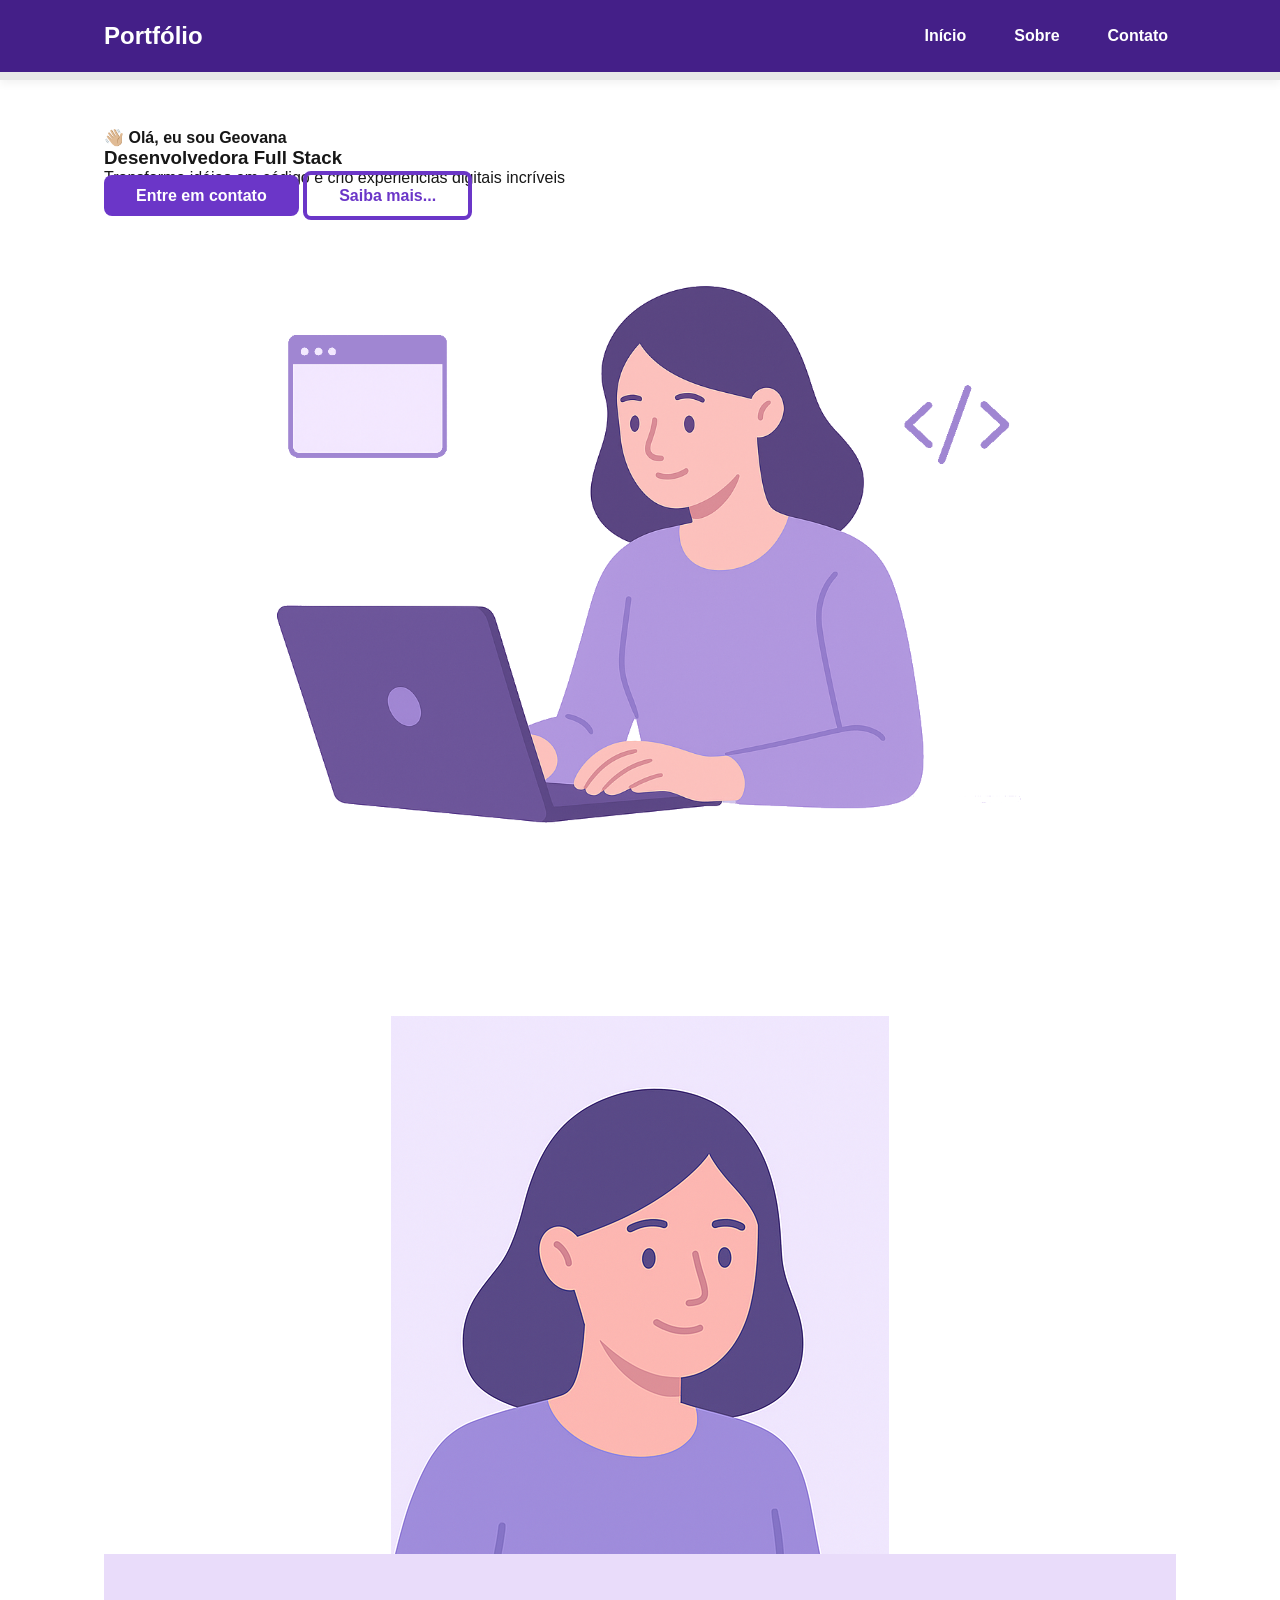
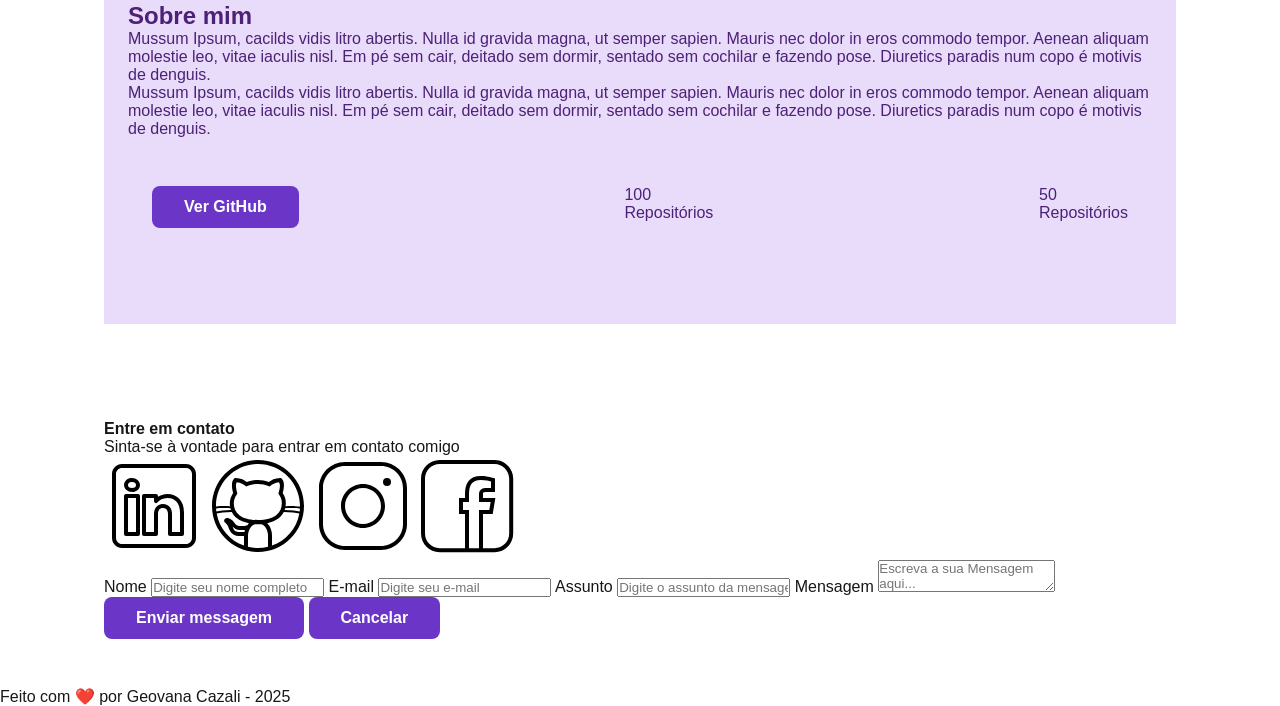
==== index.html @ dd49e8b6 ":lipstick: contrução inicial do css para index" ====
<!DOCTYPE html>
<html lang="pt-br"> <!-- em en é em ingles, pt -br é porugues brasileiro -->
<head>

    <!-- Servidores de Fontes do Google -->
    <link rel="preconnect" href="https://fonts.googleapis.com">
    <link rel="preconnect" href="https://fonts.gstatic.com" crossorigin>
 
    <!-- Fonte do Google - Poppins -->
    <link href="https://fonts.googleapis.com/css2?family=Poppins&display=swap" rel="stylesheet">
 
    <!-- padrão de configuração de caractéres, para entender os acentos e etc-->
    <meta charset="UTF-8"> 

    <!-- Define como a pagina será inicializada -->
    <meta name="viewport" content="width=device-width, initial-scale=1.0"> 
    
    <!-- Meta tags Essenciais  -->
    <meta name ="Author" content="Geovana Cazali">
    <meta name="description" content="Portifólio de Geovana Cazali, desenvolvedora Fulstack, conheça meus projetos e entre em contato">
    <meta name="robots" content="index, follow"> <!-- começa pela index e segue pelas outras paginas-->

    <!-- Favicon -->
    <link rel="icon" type="image/svg+xml" href="./assets/img/favicon.svg">

    <!-- Link para o arquivo CSS -->
     <link rel="stylesheet" href="./assets/css/styles.css">

    <!-- define o título da página -->
    <title>Portfólio da Geovana</title> 
</head>
<body>
    <!-- Navbar - Menu -->
    <header class="flex menu_container"> <!-- classe que configura a pagina-->
        <article class="menu_content">
            <div id="titulo"> <!-- divisão - titulo, para voltar sempre a pagina inicial-->
                <a href="#">Portfólio</a> <!-- o a é para o menu criar essa estensão-->
            </div> 

            <nav> <!--navegador - é contruico com marcadores ordenados ou não ordenados-->
                <ul class="flex menu_list">
                    <li><a href="#hero">Início</a></li>
                    <li><a href="#about">Sobre</a></li>
                    <li><a href="#contact">Contato</a></li>
                </ul>
            </nav>
        </article>

    </header>

    <!-- Main - Área principal do site -->
    <main>

        <section id="hero" class="hero_container"> 
            <article class="hero_content">
                <h4>👋🏼 Olá, eu sou Geovana</h4>
                <h1>Desenvolvedora Full Stack</h1>
                <p>Transformo idéias em código e crio experiências digitais incríveis</p>
                <divc class="hero_buttons"> 
                    <a href="#contact" class="botao">Entre em contato</a>
                    <a href="#about" class="botao-outline">Saiba mais...</a>
                </div>
            </article>
            <figure class="hero_image">
                <img
                    src="./assets/img/dev_woman.svg"
                    alt="Ilustração com uma pessoa desenvolvedora escrevendo código."
                    class="ilustracao float-animation"
                >
            </figure>

        </section>

        <section id="about" class="about_container"> 
            <figure class="about_image">
                <img
                    src="./assets/img/avatar_dev_woman.svg"
                    alt="Foto da pessoa desenvolvedora."
                >
            </figure>

            <article class="about_content">
                
                <h2> Sobre mim </h2>
                <p>Mussum Ipsum, cacilds vidis litro abertis. Nulla id gravida magna, ut semper sapien. Mauris nec dolor in eros commodo tempor. Aenean aliquam molestie leo, vitae iaculis nisl. Em pé sem cair, deitado sem dormir, sentado sem cochilar e fazendo pose. Diuretics paradis num copo é motivis de denguis.</p>
                <p>Mussum Ipsum, cacilds vidis litro abertis. Nulla id gravida magna, ut semper sapien. Mauris nec dolor in eros commodo tempor. Aenean aliquam molestie leo, vitae iaculis nisl. Em pé sem cair, deitado sem dormir, sentado sem cochilar e fazendo pose. Diuretics paradis num copo é motivis de denguis.</p>

                <div class="about_stats">
                    <a href="#" target="_blank" class="botao">Ver GitHub</a><!--blanck abrir em uma nova guia-->
                    <div class="start-item">
                        <p class="start-number">100</p>
                        <p class="start-label">Repositórios</p>

                    </div>
                    <div class="start-item">
                        <p class="start-number">50</p>
                        <p class="start-label">Repositórios</p>
                    </div>
                </div>
            </article>
           
        </section>

        <section id="contact" class="contact_container"> 

            <!-- links para redes sociais -->
            <article class="contact_info">
                <h4> Entre em contato</h4>
                <p> Sinta-se à vontade para entrar em contato comigo</p>
                <div class="social_container">
                    <a herf="#" target="blank" ckass="social_icon">
                       <img 
                           src="./assets/img/linkedin.svg"
                          alt="Link para o Linkedin"
                        >
                    </a>
                    <a herf="https://github.com/sgeo21" target="blank" ckass="social_icon">
                       <img 
                           src="./assets/img/github.svg"
                          alt="Link para o GitHub"
                        >
                    </a>
                    <a herf="#" target="blank" ckass="social_icon">
                       <img 
                           src="./assets/img/instagram.svg"
                          alt="Link para o Instagram"
                        >
                    </a>
                    <a herf="#" target="blank" ckass="social_icon">
                       <img 
                           src="./assets/img/facebook.svg"
                          alt="Link para o Facebook"
                        >
                    </a>
                </div>
            </article>

            <!-- Formulário - label define o nome, imput o que será digitado e como será e span o que não deve conter -->
            <form id="formulario" action="sucess.html" method="get">
                <label for="nome">Nome</label>
                <input id="nome" name="nome" type="text" placeholder="Digite seu nome completo"></input>
                <span id="txtNome"></span>

                <label for="email">E-mail</label>
                <input id="email" name="email" type="text" placeholder="Digite seu e-mail"></input>
                <span id="txtemail"></span>

                <label for="assunto">Assunto</label>
                <input id="assunto" name="assunto" type="text" placeholder="Digite o assunto da mensagem"></input>
                <span id="txtAssunto"></span>

                <label for="menagem">Mensagem</label>
                <textarea is="mensagem" name="mensagem" placeholder="Escreva a sua Mensagem aqui..."></textarea>

                <button class="botao" type="submit">Enviar messagem</button>
                <button class="botao" type="reset">Cancelar</button>
            </form>
        </section>
    </main>

    <!-- Footer - Rodapé -->
    <footer>
        Feito com ❤️ por Geovana Cazali - 2025
    </footer>

</body>
</html>
---- assets/css/styles.css ----
/* Resets do Navegador */
* {
    margin: 0;
    /* margem externa*/
    padding: 0;
    /* margem interna */
    box-sizing: border-box;
    /* respeitar as bordas do navegador */
    text-decoration: none;
    /*Retirar borda das letras */
    font-family: 'poppings', sans-serif;
    /* seleciona a fonta e qual será usada caso ela não esteja dispónivel*/
}

/* === VARIÁVEIS === */
:root {
    /* Cores */
    --purple-50: #f4eaff;
    --purple-100: #e9dcfa;
    --purple-200: #cdb3f0;
    --purple-300: #b186e5;
    --purple-400: #9460db;
    --purple-500: #6b36c8;
    --purple-600: #5b2ca0;
    --purple-700: #4c2177;
    --purple-800: #441f88;
    --purple-900: #2a0e4d;
    --gray-100: #f5f5f5;
    --gray-200: #e8e8e8;
    --gray-400: #505861;
    --black-800: #171717;
    --white: #ffffff;
    --error: #e63946;

    /* Sombras */
    --shadow-sm: 0 0.25rem 0.5rem #0000000D;
    --shadow-md: 0 0.25rem 0.75rem #6B36C84D;
    --shadow-lg: 0 0.5rem 1.5rem #6B36C833;
    --shadow-focus: 0 0 0 0.25rem #6B36C81A;
}

/* Estilos Globais */
html{
    scroll-behavior: smooth; /* Deixar a rolagem da pagina mais suave*/
}
body{
    display:flex; /* Coloca a configuração de colocar um do lado do outro*/
    /* definir direção*/
    flex-direction: column; /* direção como coluna, ficando um embaico do outro - row par ser um ao lado do outro*/
    min-height: 100vh; /* ocupa 100% do meu */
    background-color: var(--white); /*fundo da pagina*/ 
    color: var(--black-800) /*cor das letras, o var chama a variável definida ali encima das cores*/
    /*se quiser trocar a cor sem usar variavel pode colocar: color:#171717;*/
}
main{
    flex: 1; /* display flex é um atalho para uma proporção de crescimento, preenchendo o espaço de forma flexivel*/
    /*muito útil para celular*/
}
a, /*links e botões*/
button{
    cursor: pointer; /*estilo do cursor - mãozinha*/
}

/* Configirar botões */
.botao,
.botao-outline{
    padding: 0.75rem 2rem; /*Espaçamento entre os botões*/
    border-radius: 0.5rem; /*arredondar as bordas*/
    font-size: 1rem; /*tamanho da fonte dos bortões*/
    font-weight: 600; /*peso da fonte (negritada)*/
    text-align: center; /*alinhamento do texto*/
    transition: all 0.3s ease; /*Transição de cor (quando houver de 0.3s de uma forma tranquila*/
}

.botao{
    border: none; /* borda*/
    color: var(--white); /* Cor da letra do botão*/
    background-color: var(--purple-500); /*cor do botão*/ 
}
.botao:hover{
    background-color: var(--purple-800); /* muda a cor do botão quando passa o mouse encima*/
    box-shadow: var(--shadow-md);/*coloca sombra embaixo do botão*/
    transform: translateY(0.25rem); /*movimentar levemente o botão para baixo (positivo pra baixo e negativo pra cima)*/ 
}
.botao-outline{
    border: 0.25rem solid var(--purple-500); /* borda*/
    color: var(--purple-500); /* Cor da letra do botão*/
    background-color: transparent; /*cor do botão*/ 
}
.botao-outline:hover{
    background-color: var(--purple-500); /* muda a cor do botão quando passa o mouse encima*/
    color: var(--white); /* por causa da mudança acima precisa de cor diferente*/
    box-shadow: var(--shadow-md);/*coloca sombra embaixo do botão*/
    transform: translateY(0.25rem); /*movimentar levemente o botão para baixo (positivo pra baixo e negativo pra cima)*/ 
}

/*Menu*/

.menu_container{
    position: sticky;
    top: 0;
    width: 100%;
    height: 5rem;
    background-color: var(--purple-800); /*Cabeçalho*/
    border-bottom: 0.5rem solid var(--gray-200); /*Rodapé*/
    box-shadow: var(--shadow-sm);
    z-index: 1000; /*Garante que ela estará sobreposta a tudo*/
}

.menu_content{
   display: flex;
   justify-content: space-between; /* coloca espaço entre elementos(um para cada lado)*/
   align-items: center; /*centraliza os elementos (vertical)*/
   /*Por ser em colunas serve isso, porem se for em outra forma ele segue outro eixo e ai as propriedades podem ser diferentes*/
   width: 70rem;
   height: 100%;
   padding: 0 1.5rem;
   margin: 0 auto;
}

.menu_container a{
    font-weight: 600;
    color: var(--white);
    transition: color 0.3s ease;
}

.menu_container a:hover{
    color: var(--purple-200);
}

#titulo a{
    font-size: 1.5rem; 
    font-weight: 700;
}
.menu_list{
    display: flex;
    list-style: none;
    gap: 2rem;
}

.menu_list a{
    padding: 0.5rem;
}

/* Configurar as seções, estilos comuns*/

.hero_container, 
.about_container,
.contact_container{
    max-width: 70rem;
    margin: 0 auto;
    padding: 3rem 1.5rem;
    scroll-margin-top: 6rem; /*coloca espaçamento para ir exatamente onde quer*/
}

/* Seção hero*/

.hero_image{
    flex: 1;
    display: flex;
    justify-content: center;
    align-items: center;
}

.ilustracao{
    width: 100%;
    max-width: 100%;
    border-radius: 2rem;
}

.about_image{
    display: flex;
    justify-content: center;
    align-items: center;
}
.about_content{
    background-color: var(--purple-100);
    color: var(--purple-700);
    max-width: 70rem;
    margin: 0 auto;
    padding: 3rem 1.5rem;
    scroll-margin-top: 6rem;
}

.about_stats{
    display: flex;
    justify-content: space-between;
    margin: 0 auto;
    padding: 3rem 1.5rem;
    scroll-margin-top: 6rem;
}
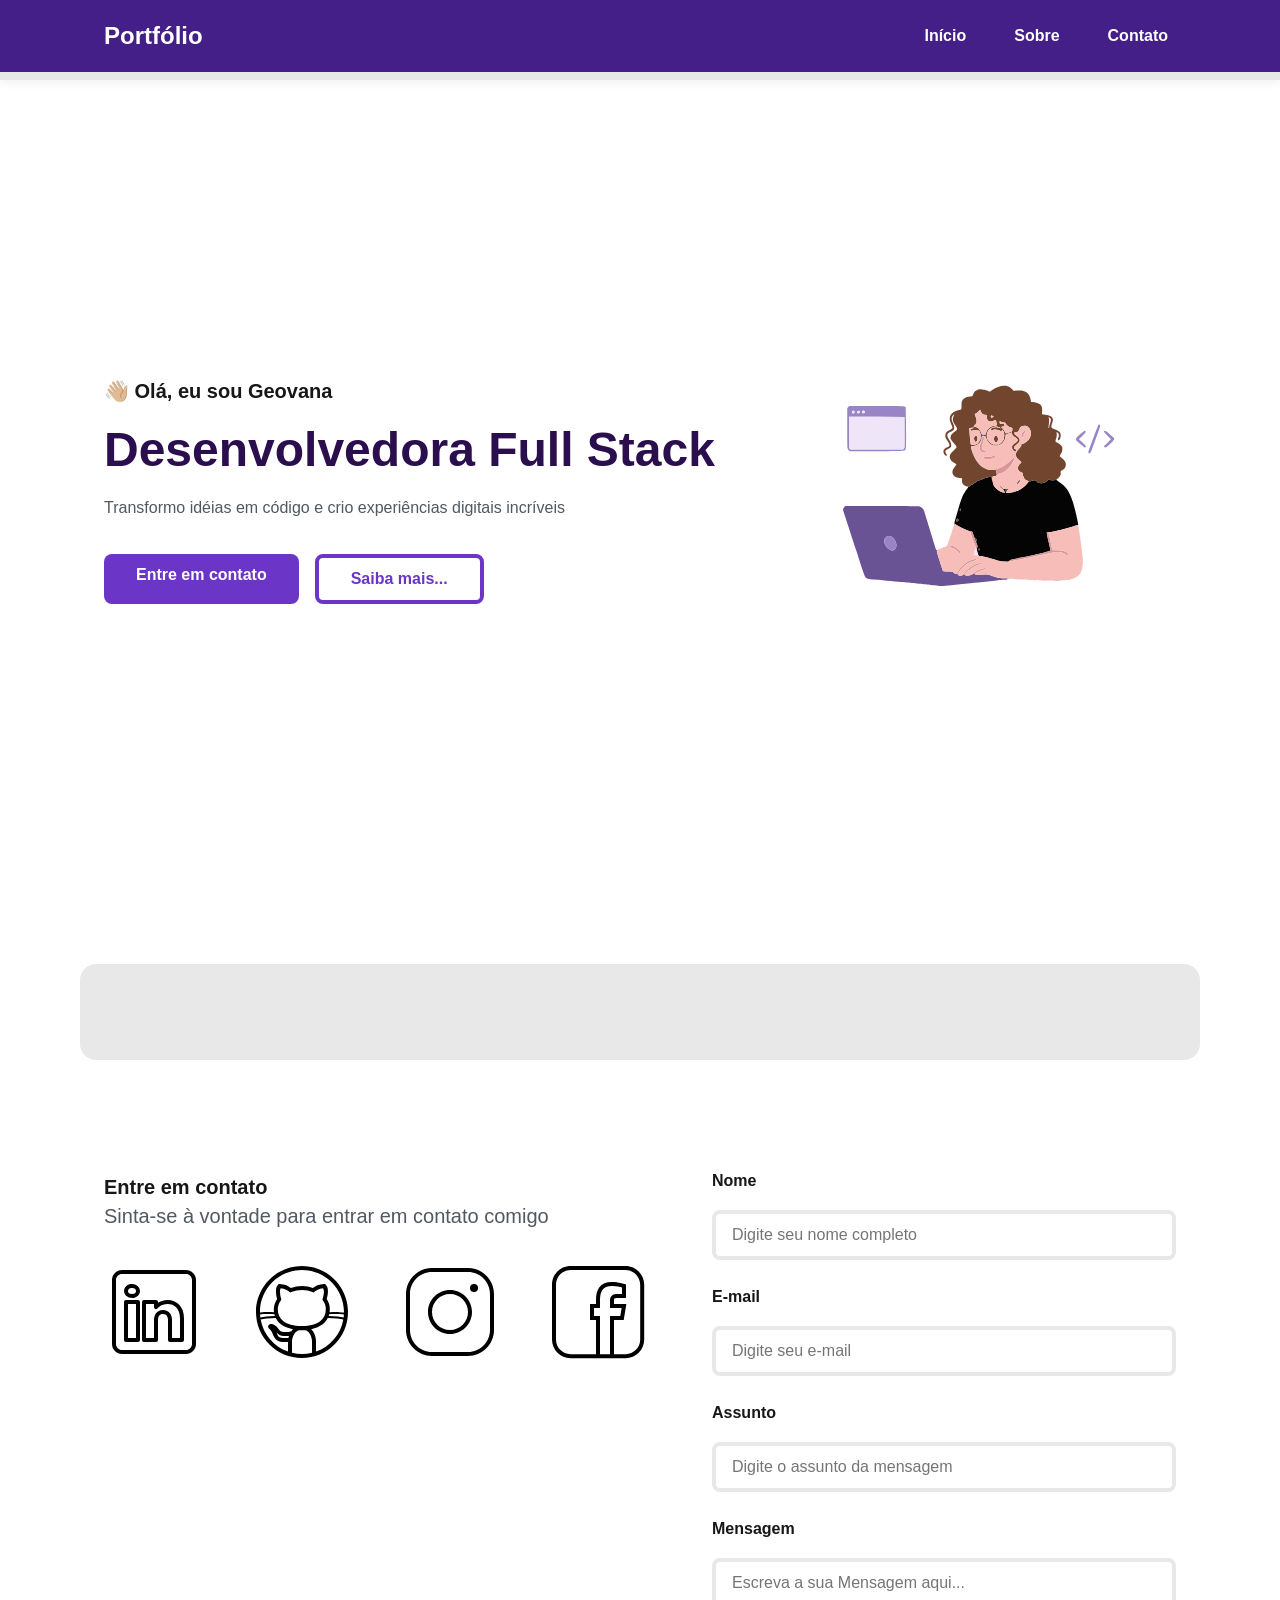
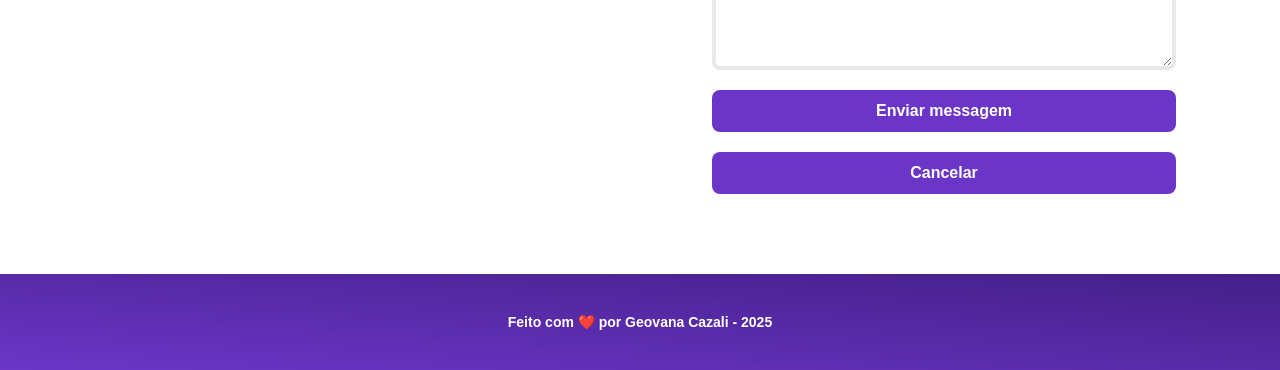
==== commit 488ff0cb: ":sparkles: Construção do Script JavaScript, correção README e finalização do styles." ====
--- a/index.html
+++ b/index.html
@@ -63,7 +63,7 @@
             </article>
             <figure class="hero_image">
                 <img
-                    src="./assets/img/dev_woman.svg"
+                    src="./assets/img/dev_geovana.svg"
                     alt="Ilustração com uma pessoa desenvolvedora escrevendo código."
                     class="ilustracao float-animation"
                 >
@@ -72,7 +72,8 @@
         </section>
 
         <section id="about" class="about_container"> 
-            <figure class="about_image">
+            <!-- isso vai para o script -->
+            <!--<figure class="about_image">
                 <img
                     src="./assets/img/avatar_dev_woman.svg"
                     alt="Foto da pessoa desenvolvedora."
@@ -82,11 +83,10 @@
             <article class="about_content">
                 
                 <h2> Sobre mim </h2>
-                <p>Mussum Ipsum, cacilds vidis litro abertis. Nulla id gravida magna, ut semper sapien. Mauris nec dolor in eros commodo tempor. Aenean aliquam molestie leo, vitae iaculis nisl. Em pé sem cair, deitado sem dormir, sentado sem cochilar e fazendo pose. Diuretics paradis num copo é motivis de denguis.</p>
-                <p>Mussum Ipsum, cacilds vidis litro abertis. Nulla id gravida magna, ut semper sapien. Mauris nec dolor in eros commodo tempor. Aenean aliquam molestie leo, vitae iaculis nisl. Em pé sem cair, deitado sem dormir, sentado sem cochilar e fazendo pose. Diuretics paradis num copo é motivis de denguis.</p>
+                <p>Texto sobre mim... </p>
 
                 <div class="about_stats">
-                    <a href="#" target="_blank" class="botao">Ver GitHub</a><!--blanck abrir em uma nova guia-->
+                    <a href="#" target="_blank" class="botao">Ver GitHub</a>blanck abrir em uma nova guia
                     <div class="start-item">
                         <p class="start-number">100</p>
                         <p class="start-label">Repositórios</p>
@@ -97,7 +97,7 @@
                         <p class="start-label">Repositórios</p>
                     </div>
                 </div>
-            </article>
+            </article>-->
            
         </section>
 
@@ -136,7 +136,7 @@
             </article>
 
             <!-- Formulário - label define o nome, imput o que será digitado e como será e span o que não deve conter -->
-            <form id="formulario" action="sucess.html" method="get">
+            <form id="formulario">
                 <label for="nome">Nome</label>
                 <input id="nome" name="nome" type="text" placeholder="Digite seu nome completo"></input>
                 <span id="txtNome"></span>
@@ -163,5 +163,8 @@
         Feito com ❤️ por Geovana Cazali - 2025
     </footer>
 
+     <!-- Script JavaScript -->
+    <script src="./assets/js/scripts.js"></script>
+
 </body>
 </html>
--- a/assets/css/styles.css
+++ b/assets/css/styles.css
@@ -8,7 +8,9 @@
     /* respeitar as bordas do navegador */
     text-decoration: none;
     /*Retirar borda das letras */
-    font-family: 'poppings', sans-serif;
+    outline: none;
+    /**/
+    font-family: 'poppins', sans-serif;
     /* seleciona a fonta e qual será usada caso ela não esteja dispónivel*/
 }
 
@@ -49,7 +51,7 @@
     flex-direction: column; /* direção como coluna, ficando um embaico do outro - row par ser um ao lado do outro*/
     min-height: 100vh; /* ocupa 100% do meu */
     background-color: var(--white); /*fundo da pagina*/ 
-    color: var(--black-800) /*cor das letras, o var chama a variável definida ali encima das cores*/
+    color: var(--black-800); /*cor das letras, o var chama a variável definida ali encima das cores*/
     /*se quiser trocar a cor sem usar variavel pode colocar: color:#171717;*/
 }
 main{
@@ -80,7 +82,7 @@
 .botao:hover{
     background-color: var(--purple-800); /* muda a cor do botão quando passa o mouse encima*/
     box-shadow: var(--shadow-md);/*coloca sombra embaixo do botão*/
-    transform: translateY(0.25rem); /*movimentar levemente o botão para baixo (positivo pra baixo e negativo pra cima)*/ 
+    transform: translateY(-0.50rem); /*movimentar levemente o botão para cima (positivo pra baixo e negativo pra cima)*/ 
 }
 .botao-outline{
     border: 0.25rem solid var(--purple-500); /* borda*/
@@ -93,6 +95,7 @@
     box-shadow: var(--shadow-md);/*coloca sombra embaixo do botão*/
     transform: translateY(0.25rem); /*movimentar levemente o botão para baixo (positivo pra baixo e negativo pra cima)*/ 
 }
+
 
 /*Menu*/
 
@@ -154,32 +157,101 @@
 }
 
 /* Seção hero*/
-
-.hero_image{
+.hero_container{
+    min-height: calc(100vh - 5rem);
+    display: flex;
+    align-items: center;
+    justify-content: center;
+    flex-wrap: wrap; /*faz com que os elementos que não couberem na tela pulem para a próxima linha*/
+    gap:4rem;
+}
+
+.hero_content h4 {
+    font-size: 1.25rem;
+    font-weight: 600;
+    line-height: 1.5;
+    color: var(--black-800);
+
+}
+.hero_content h1 {
+    display: flex;
+    font-size: 3rem;
+    font-weight: 700;
+    line-height: 3.5rem;
+    margin: 1rem 0;
+    color: var(--purple-900);
+}
+.hero_content p {
+    font-size: 1rem;
+    line-height: 1.75rem;
+    margin-bottom: 2rem;
+    color: var(--gray-400);
+}
+.hero_buttons {
+    display: flex;
+    gap: 1rem;
+    margin-top: 1rem;
+}
+.hero_image {
     flex: 1;
     display: flex;
     justify-content: center;
     align-items: center;
 }
 
-.ilustracao{
+.ilustracao {
     width: 100%;
     max-width: 100%;
     border-radius: 2rem;
 }
 
-.about_image{
-    display: flex;
-    justify-content: center;
+/* Animação - imagem hero */
+@keyframes float{ /* no lugar de float, pode colocar diversos nomes!*/
+    0%, 
+    100%{
+        transform: translateY(0);
+    }
+    50%{
+        transform: translateY(-0.15rem);
+    }
+}
+.float-animation{
+    animation: float 3s ease-in-out infinite;
+}
+
+/* Secção about */
+.about_container {
+    margin: 4rem auto;
+    display: flex;
     align-items: center;
-}
-.about_content{
-    background-color: var(--purple-100);
-    color: var(--purple-700);
-    max-width: 70rem;
-    margin: 0 auto;
-    padding: 3rem 1.5rem;
-    scroll-margin-top: 6rem;
+    gap: 4rem;
+    background-color: var(--gray-200);
+    border-radius: 1rem;
+}
+
+.about_image {
+    flex: 0 0 17.5rem;
+}
+.about_image img{
+    width: 100%;
+    border: 0.35rem solid var(--purple-500);
+    border-radius: 50%;
+    box-shadow: var(--shadow-lg);
+}
+
+.about_content h2 {
+    font-size: 2.5rem;
+    font-weight: 700;
+    margin-bottom: 1.5rem;
+    color: var(--purple-800);
+}
+
+.about_content p {
+    font-size: 1.25rem;
+    line-height: 1.75rem;
+    text-align: justify;
+    color: var(--gray-400);
+    margin-bottom: 1rem;
 }
 
 .about_stats{
@@ -190,3 +262,456 @@
     scroll-margin-top: 6rem;
 }
 
+.about_stats .botao {
+    margin-right: auto;
+}
+
+.stat-item {
+    text-align: center;
+}
+
+.stats-wrapper {
+    display: flex;
+    flex-direction: row;
+    gap: 2rem;
+    margin-top: 2rem;
+}
+
+.stats-wrapper .stat-number {
+    font-size: 1.5rem;
+    font-weight: 700;
+    text-align: center;
+    color: var(--purple-500);
+    margin-bottom: 0;
+}
+
+.stats-wrapper .stat-label {
+    font-size: 0.75rem;
+    color: var(--gray-400);
+    text-align: center;
+    margin-bottom: 0;
+}
+
+/* Contact */
+
+.contact_container{
+    display:grid;
+    grid-template-columns: 1fr 1fr; /*duas colunas de tamanhos iguais*/
+    margin: 4rem auto 2rem;
+    gap: 4rem;
+}
+
+.contact_info h4{
+    font-size: 1.25rem;
+    font-weight: 600;
+    line-height: 1.5;
+    color: var(--black-800);
+}
+.contact_info p{
+    font-size: 1.25rem;
+    line-height: 1.75rem;
+    margin-bottom: 2rem;
+    color: var(--gray-400);
+}
+
+.social_container{
+    display: flex;
+    gap: 3rem;
+}
+
+.social_icon{
+    width: 4rem;
+    height: 4rem;
+    padding: 0.75rem;
+    background-color: var(--purple-100);
+    border-radius: 0.5rem;
+    transition: all 0.3s ease;
+}
+
+.social_icon:hover{
+    background-color: var(--purple-600);
+    box-shadow: var(--shadow-md);
+    transform: translateY(-0.25rem);
+}
+
+.social_icon img{
+    width: 100%;
+    filter: brightness(0) saturate(100%); 
+}
+
+.social_icon:hover img{
+    filter: brightness(0) invert(100%); 
+}
+
+/** Formulário de contato */
+form {
+    display: flex;
+    flex-direction: column;
+    gap: 1.25rem;    
+}
+
+form label {
+    font-size: 1rem;
+    font-weight: 600;
+    color: var(--black-800);
+}
+
+form input,
+form textarea {
+    width: 100%;
+    padding: 0.75rem 1rem;
+    border-radius: 0.5rem;
+    border: 0.25rem solid var(--gray-200);
+    font-size: 1rem;
+    background-color: var(--white);
+    transition: border-color 0.3s ease;
+}
+
+form input:focus,
+form textarea:focus {
+    border-color: var(--purple-500);
+    box-shadow: var(--shadow-focus);
+}
+
+form textarea {
+    resize: vertical;
+    min-height: 7rem;
+}
+
+form span {
+    font-size: 0.75rem;
+    color: var(--error);
+    margin-top: -0.75rem;
+    font-weight: 500;
+}
+
+/*Sucess*/
+
+.sucess_container {
+    display: flex;
+    flex-direction: column;
+    justify-content: center;
+    align-items: center;
+    width: 100%;
+    min-height: calc(100vh - 12.5rem);
+    padding: 3rem 1.5rem;
+}
+
+.sucess_content {
+    display: flex;
+    flex-direction: column;
+    align-items: center;
+    text-align: center;
+    gap: 1.5rem;
+    max-width: 37.5rem;
+}
+
+.sucess_icon {
+    width: 7.5rem;
+    height: 7.5rem;
+    background-color: var(--purple-100);
+    border-radius: 50%;
+    display: flex;
+    align-items: center;
+    justify-content: center;
+}
+
+.sucess_icon svg {
+    width: 3.75rem;
+    height: 3.75rem;
+    fill: var(--purple-500);
+}
+
+.sucess_icon {
+    filter: saturate(100%) 
+            invert(9%) 
+            sepia(57%) 
+            saturate(3044%) 
+            hue-rotate(255deg) 
+            brightness(89%) 
+            contrast(105%);
+}
+
+.sucess_content h1 {
+    font-size: 2.5rem;
+    font-weight: 700;
+    color: var(--purple-800);
+}
+
+.sucess_content h4 {
+    font-size: 1.25rem;
+    color: var(--gray-400);
+    line-height: 1.875rem;
+}
+
+
+/*Rodapé*/
+footer{
+    background:linear-gradient(to right top, var(--purple-500), var(--purple-800));
+    color: var(--white);
+    text-align: center;
+    padding: 2.5rem;
+    font-size: 0.875rem;
+    font-weight: 600;
+}
+
+/* Media Queries - Responsividade */
+
+/* === TELAS MÉDIAS - MONITORES E NOTEBOOKS (até 1120px) === */
+@media screen and (max-width: 1120px) {
+    .menu_content,
+    .hero_container,
+    .about_container,
+    .contact_container {
+        max-width: 100%;
+        padding: 3rem 2rem;
+    }
+
+    .menu_content {
+        padding: 0 2rem;
+    }
+}
+
+/* TABLETS (até 960px) */
+@media screen and (max-width: 960px) {
+   
+    /* Hero Section */
+    .hero_container {
+        flex-direction: column-reverse;
+        text-align: center;
+        gap: 2rem;
+        padding: 2rem 1.5rem;
+    }
+
+    .hero_content h1 {
+        font-size: 2.5rem;
+        line-height: 3rem;
+    }
+
+    .hero_buttons {
+        justify-content: center;
+        flex-wrap: wrap;
+    }
+
+    /* About Section */
+    .about_container {
+        flex-direction: column;
+        gap: 2rem;
+        padding: 2rem 1.5rem;
+    }
+
+    .about_container h2 {
+        text-align: center;
+    }
+
+    .about_image {
+        flex: 0 0 auto;
+    }
+
+    .about_image img {
+        max-width: 15rem;
+        margin: 0 auto;
+    }
+
+    /* About Stats */
+    .about_stats {
+        flex-direction: column;
+        align-items: center;
+        gap: 1.5rem;
+    }
+
+    .about_stats .botao {
+        width: 100%;
+        max-width: 20rem;
+        margin: 0 auto;
+    }
+
+    /* Wrapper para manter os stats lado a lado */
+    .stats-wrapper {
+        display: flex;
+        gap: 2rem;
+        justify-content: center;
+    }
+
+    .stat-item {
+        flex: 0 0 auto;
+    }
+
+    /* Contact Section */
+    .contact_container {
+        grid-template-columns: 1fr;
+        gap: 3rem;
+        padding: 2rem 1.5rem;
+    }
+
+    .contact_info {
+        text-align: center;
+    }
+
+    .social_container {
+        justify-content: center;
+    }
+}
+
+/* Smartfones (até 490px) */
+@media screen and (max-width: 490px) {
+    /* Menu */
+
+    .menu_content {
+        justify-content: center;
+        padding: 0 1rem;
+    }
+
+    .menu_list{
+        display: none; /*esconder o menu*/
+    }
+
+    #titulo a {
+        font-size: 1.25rem; 
+        color: var(--white);
+    }
+
+
+    /* hero */
+     .hero_container {
+        padding: 1.5rem 1rem;
+        min-height: auto;
+    }
+
+    .hero_content h4 {
+        font-size: 1rem;
+    }
+
+    .hero_content h1 {
+        font-size: 2rem;
+        line-height: 2.5rem;
+    }
+
+    .hero_content p {
+        font-size: 1rem;
+        line-height: 1.5rem;
+    }
+
+    .hero_buttons {
+        flex-direction: column;
+        width: 100%;
+        gap: 0.75rem;
+    }
+
+    .hero_buttons .botao,
+    .hero_buttons .botao-outline {
+        width: 100%;
+    }
+
+    /* About */
+
+     .about_container {
+        padding: 1.5rem 1rem;
+        margin: 2rem auto;
+    }
+
+    .about_image img {
+        max-width: 12rem;
+    }
+
+    .about_content h2 {
+        font-size: 1.75rem;
+    }
+
+    .about_content p {
+        font-size: 1rem;
+        line-height: 1.5rem;
+    }
+
+    .about_stats {
+        gap: 1rem;
+    }
+
+    .about_stats .botao {
+        font-size: 1rem;
+        padding: 0.75rem 1.25rem;
+    }
+
+    .about_content .stat-item .stat-number {
+        font-size: 1.25rem;
+    }
+
+    .about_content .stat-item .stat-label {
+        font-size: 0.75rem;
+    }
+
+
+    /* Contact */
+     .contact_container {
+        padding: 1.5rem 1rem;
+        margin: 2rem auto;
+        gap: 2rem;
+    }
+
+    .contact_info h4 {
+        font-size: 1.75rem;
+    }
+
+    .contact_info p {
+        font-size: 1rem;
+        line-height: 1.5rem;
+    }
+
+    .social_container {
+        gap: 1.5rem;
+        flex-wrap: wrap;
+    }
+
+    .social_icon {
+        width: 3.5rem;
+        height: 3.5rem;
+        padding: 0.75rem;
+    }
+
+      /* Formulário */
+    form input,
+    form textarea {
+        padding: 0.75rem;
+        font-size: 1rem;
+    }
+
+    form label {
+        font-size: 1rem;
+    }
+
+    .botao,
+    .botao-outline {
+        padding: 0.75rem 1.5rem;
+        font-size: 1rem;
+    }
+
+    /* Página de Sucesso */
+    .sucess_container {
+        padding: 2rem 1rem;
+    }
+
+    .sucess_icon {
+        width: 6rem;
+        height: 6rem;
+    }
+
+    .sucess_icon svg {
+        width: 3rem;
+        height: 3rem;
+    }
+
+    .sucess_content h1 {
+        font-size: 1.75rem;
+    }
+
+    .sucess_content h4 {
+        font-size: 1rem;
+        line-height: 1.5rem;
+    }
+
+    /* Footer */
+    footer {
+        padding: 1.5rem 1rem;
+        font-size: 0.75rem;
+    }
+}
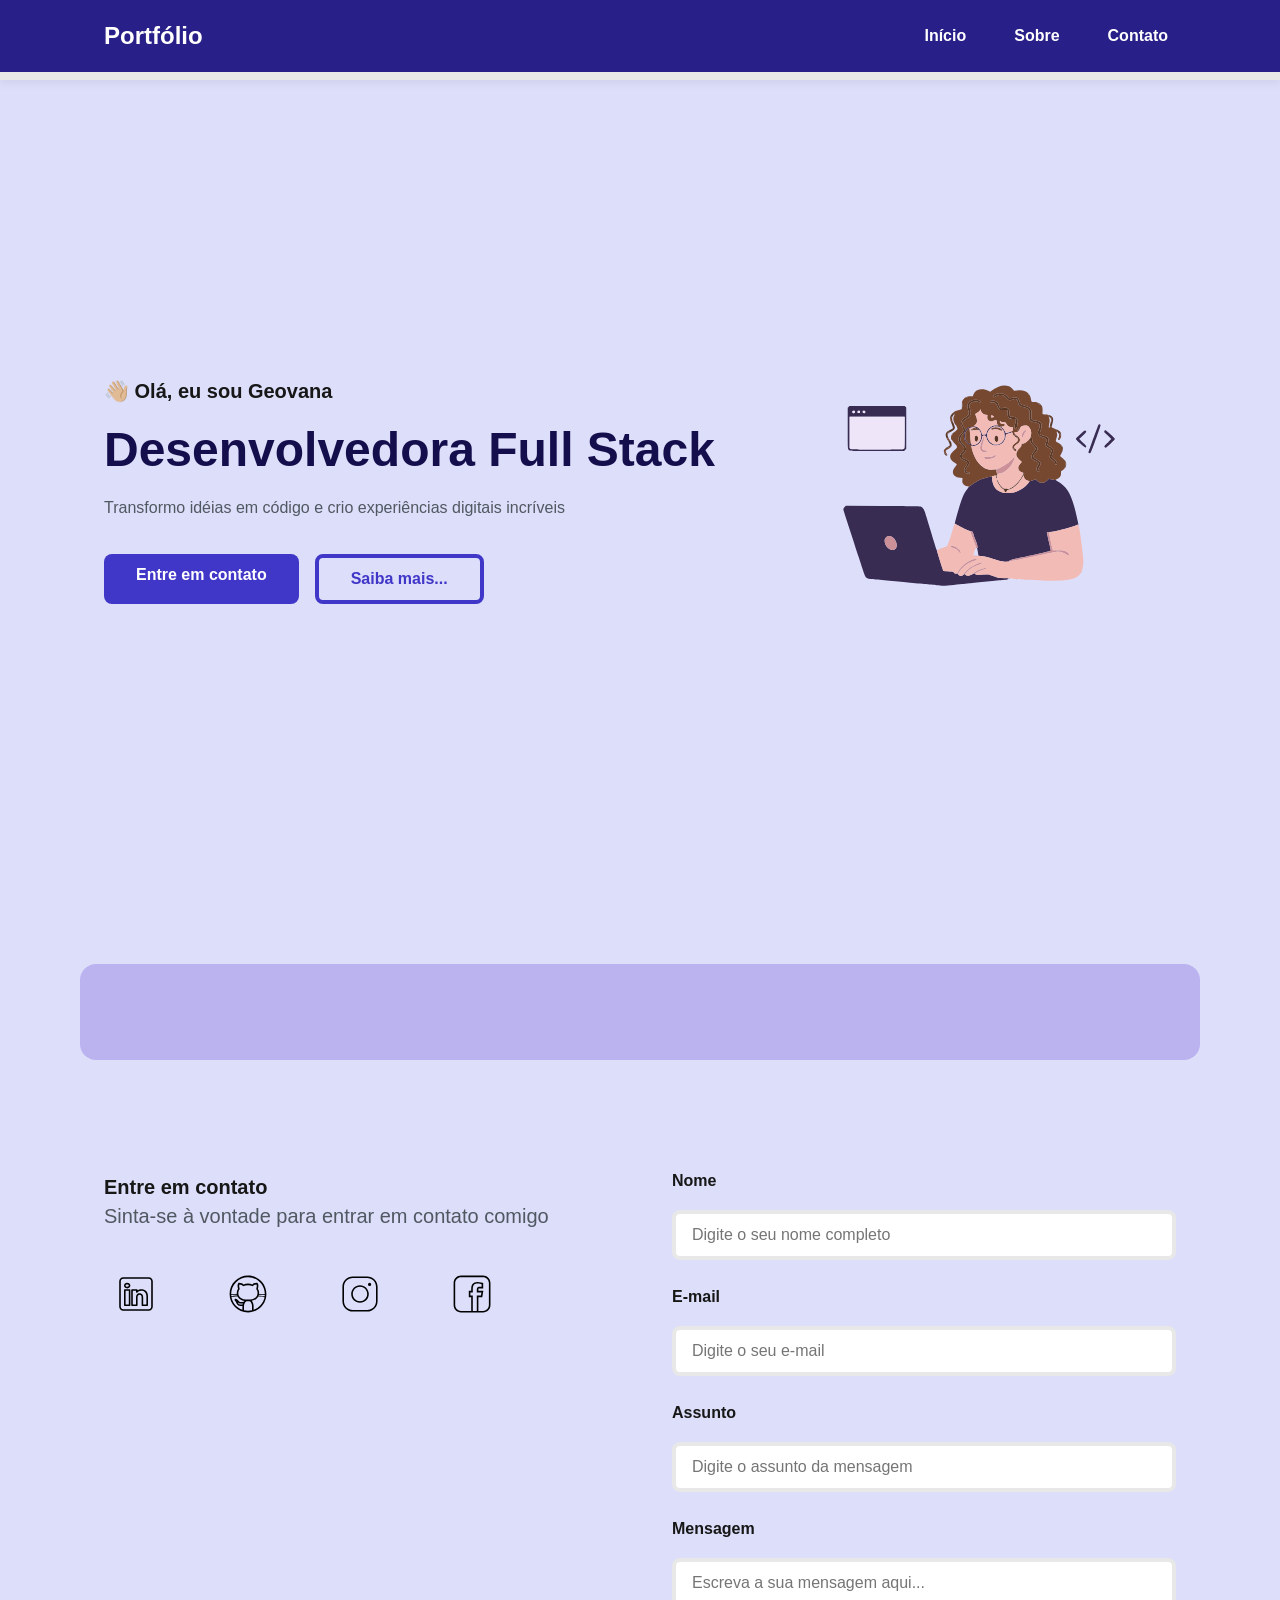
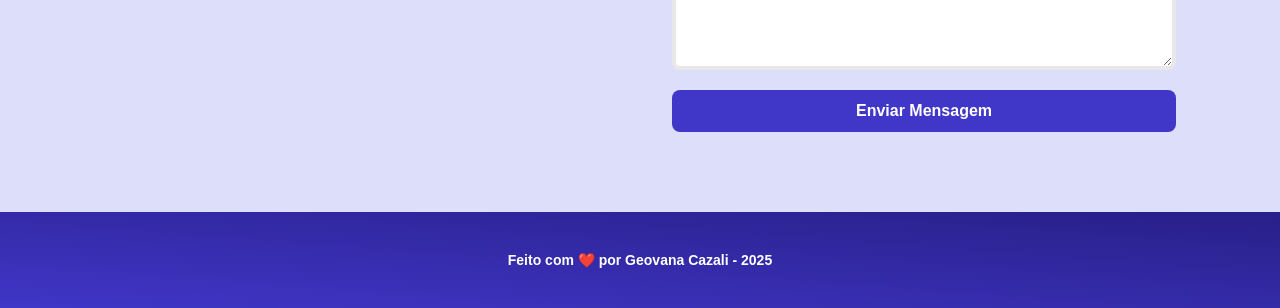
==== commit c591a224: ":lipstick: atualização de css e finalização de js do formulário." ====
--- a/index.html
+++ b/index.html
@@ -16,8 +16,9 @@
     <meta name="viewport" content="width=device-width, initial-scale=1.0"> 
     
     <!-- Meta tags Essenciais  -->
-    <meta name ="Author" content="Geovana Cazali">
-    <meta name="description" content="Portifólio de Geovana Cazali, desenvolvedora Fulstack, conheça meus projetos e entre em contato">
+    <meta name ="author" content="Geovana Cazali">
+    <meta name="description" 
+        content="Portifólio de Geovana Cazali, desenvolvedora Fulstack, conheça meus projetos e entre em contato">
     <meta name="robots" content="index, follow"> <!-- começa pela index e segue pelas outras paginas-->
 
     <!-- Favicon -->
@@ -63,7 +64,7 @@
             </article>
             <figure class="hero_image">
                 <img
-                    src="./assets/img/dev_geovana.svg"
+                    src="./assets/img/geo_dev.svg"
                     alt="Ilustração com uma pessoa desenvolvedora escrevendo código."
                     class="ilustracao float-animation"
                 >
@@ -108,55 +109,60 @@
                 <h4> Entre em contato</h4>
                 <p> Sinta-se à vontade para entrar em contato comigo</p>
                 <div class="social_container">
-                    <a herf="#" target="blank" ckass="social_icon">
+                    <a href="https://www.linkedin.com/in/geovana-cazali/" target="_blank" class="social_icon">
                        <img 
-                           src="./assets/img/linkedin.svg"
-                          alt="Link para o Linkedin"
+                         src="./assets/img/linkedin.svg"
+                         alt="Link para o Linkedin"
                         >
                     </a>
-                    <a herf="https://github.com/sgeo21" target="blank" ckass="social_icon">
+                    <a href="https://github.com/sgeo21" target="_blank" class="social_icon">
                        <img 
-                           src="./assets/img/github.svg"
-                          alt="Link para o GitHub"
+                         src="./assets/img/github.svg"
+                         alt="Link para o GitHub"
                         >
                     </a>
-                    <a herf="#" target="blank" ckass="social_icon">
+                    <a href="https://www.instagram.com/geo.cazali" target="_blank" class="social_icon">
                        <img 
-                           src="./assets/img/instagram.svg"
-                          alt="Link para o Instagram"
+                         src="./assets/img/instagram.svg"
+                         alt="Link para o Instagram"
                         >
                     </a>
-                    <a herf="#" target="blank" ckass="social_icon">
+                    <a href="https://www.facebook.com/geovana.cazali" target="_blank" class="social_icon">
                        <img 
-                           src="./assets/img/facebook.svg"
-                          alt="Link para o Facebook"
+                         src="./assets/img/facebook.svg"
+                         alt="Link para o Facebook"
                         >
                     </a>
                 </div>
             </article>
 
             <!-- Formulário - label define o nome, imput o que será digitado e como será e span o que não deve conter -->
-            <form id="formulario">
+            <form action="https://formsubmit.co/1fcce86b9de0a5994aa0d8443abc6b82" method="POST" id="formulario"> <!--inclui o email para o recebimento das mensagens-->
+                
+                <input type ="hidden" name="_next" value="http://127.0.0.1:5500/sucess.html"> <!-- a porta do servidor-->
+                <input type ="hidden" name="_captcha" value="false"> <!--para teste pode desabilitar previne spam, para produção pode colocar true--> 
+
+
                 <label for="nome">Nome</label>
-                <input id="nome" name="nome" type="text" placeholder="Digite seu nome completo"></input>
+                <input id="nome" name="nome" type="text" placeholder="Digite o seu nome completo">
                 <span id="txtNome"></span>
 
                 <label for="email">E-mail</label>
-                <input id="email" name="email" type="text" placeholder="Digite seu e-mail"></input>
-                <span id="txtemail"></span>
+                <input id="email" name="email" type="text" placeholder="Digite o seu e-mail">
+                <span id="txtEmail"></span>
 
                 <label for="assunto">Assunto</label>
-                <input id="assunto" name="assunto" type="text" placeholder="Digite o assunto da mensagem"></input>
+                <input id="assunto" name="assunto" type="text" placeholder="Digite o assunto da mensagem">
                 <span id="txtAssunto"></span>
 
-                <label for="menagem">Mensagem</label>
-                <textarea is="mensagem" name="mensagem" placeholder="Escreva a sua Mensagem aqui..."></textarea>
+                <label for="mensagem">Mensagem</label>
+                <textarea id="mensagem" name="mensagem" placeholder="Escreva a sua mensagem aqui..."></textarea>
 
-                <button class="botao" type="submit">Enviar messagem</button>
-                <button class="botao" type="reset">Cancelar</button>
+                <!-- verificar pq não aparece mensagem de erro e nem manda a mensagem  -->
+                <button class="botao" type="submit">Enviar Mensagem</button>
             </form>
         </section>
-    </main>
+    </main>    
 
     <!-- Footer - Rodapé -->
     <footer>
--- a/assets/css/styles.css
+++ b/assets/css/styles.css
@@ -17,40 +17,41 @@
 /* === VARIÁVEIS === */
 :root {
     /* Cores */
-    --purple-50: #f4eaff;
-    --purple-100: #e9dcfa;
-    --purple-200: #cdb3f0;
-    --purple-300: #b186e5;
-    --purple-400: #9460db;
-    --purple-500: #6b36c8;
-    --purple-600: #5b2ca0;
-    --purple-700: #4c2177;
-    --purple-800: #441f88;
-    --purple-900: #2a0e4d;
+    --purple-50: #eafffa;
+    --purple-100: #dcdefa;
+    --purple-200: rgb(186, 179, 240);
+    --purple-300: #9186e5;
+    --purple-400: #6260db;
+    --purple-500: #4036c8;
+    --purple-600: #382ca0;
+    --purple-700: #212777;
+    --purple-800: #281f88;
+    --purple-900: #150e4d;
     --gray-100: #f5f5f5;
     --gray-200: #e8e8e8;
     --gray-400: #505861;
     --black-800: #171717;
     --white: #ffffff;
-    --error: #e63946;
+    --error: #e67339;
 
     /* Sombras */
     --shadow-sm: 0 0.25rem 0.5rem #0000000D;
-    --shadow-md: 0 0.25rem 0.75rem #6B36C84D;
-    --shadow-lg: 0 0.5rem 1.5rem #6B36C833;
-    --shadow-focus: 0 0 0 0.25rem #6B36C81A;
+    --shadow-md: 0 0.25rem 0.75rem #36c8b24d;
+    --shadow-lg: 0 0.5rem 1.5rem #36c8b433;
+    --shadow-focus: 0 0 0 0.25rem #36c89c1a;
 }
 
 /* Estilos Globais */
 html{
     scroll-behavior: smooth; /* Deixar a rolagem da pagina mais suave*/
+
 }
 body{
     display:flex; /* Coloca a configuração de colocar um do lado do outro*/
     /* definir direção*/
     flex-direction: column; /* direção como coluna, ficando um embaico do outro - row par ser um ao lado do outro*/
     min-height: 100vh; /* ocupa 100% do meu */
-    background-color: var(--white); /*fundo da pagina*/ 
+    background-color: var(--purple-100); /*fundo da pagina*/ 
     color: var(--black-800); /*cor das letras, o var chama a variável definida ali encima das cores*/
     /*se quiser trocar a cor sem usar variavel pode colocar: color:#171717;*/
 }
@@ -93,7 +94,7 @@
     background-color: var(--purple-500); /* muda a cor do botão quando passa o mouse encima*/
     color: var(--white); /* por causa da mudança acima precisa de cor diferente*/
     box-shadow: var(--shadow-md);/*coloca sombra embaixo do botão*/
-    transform: translateY(0.25rem); /*movimentar levemente o botão para baixo (positivo pra baixo e negativo pra cima)*/ 
+    transform: translateY(-0.50rem); /*movimentar levemente o botão para baixo (positivo pra baixo e negativo pra cima)*/ 
 }
 
 
@@ -198,6 +199,7 @@
     justify-content: center;
     align-items: center;
 }
+  
 
 .ilustracao {
     width: 100%;
@@ -225,7 +227,7 @@
     display: flex;
     align-items: center;
     gap: 4rem;
-    background-color: var(--gray-200);
+    background-color: var(--purple-200);
     border-radius: 1rem;
 }
 
@@ -424,9 +426,9 @@
 
 .sucess_icon {
     filter: saturate(100%) 
-            invert(9%) 
-            sepia(57%) 
-            saturate(3044%) 
+            invert(15%) 
+            sepia(85%) 
+            saturate(014%) 
             hue-rotate(255deg) 
             brightness(89%) 
             contrast(105%);
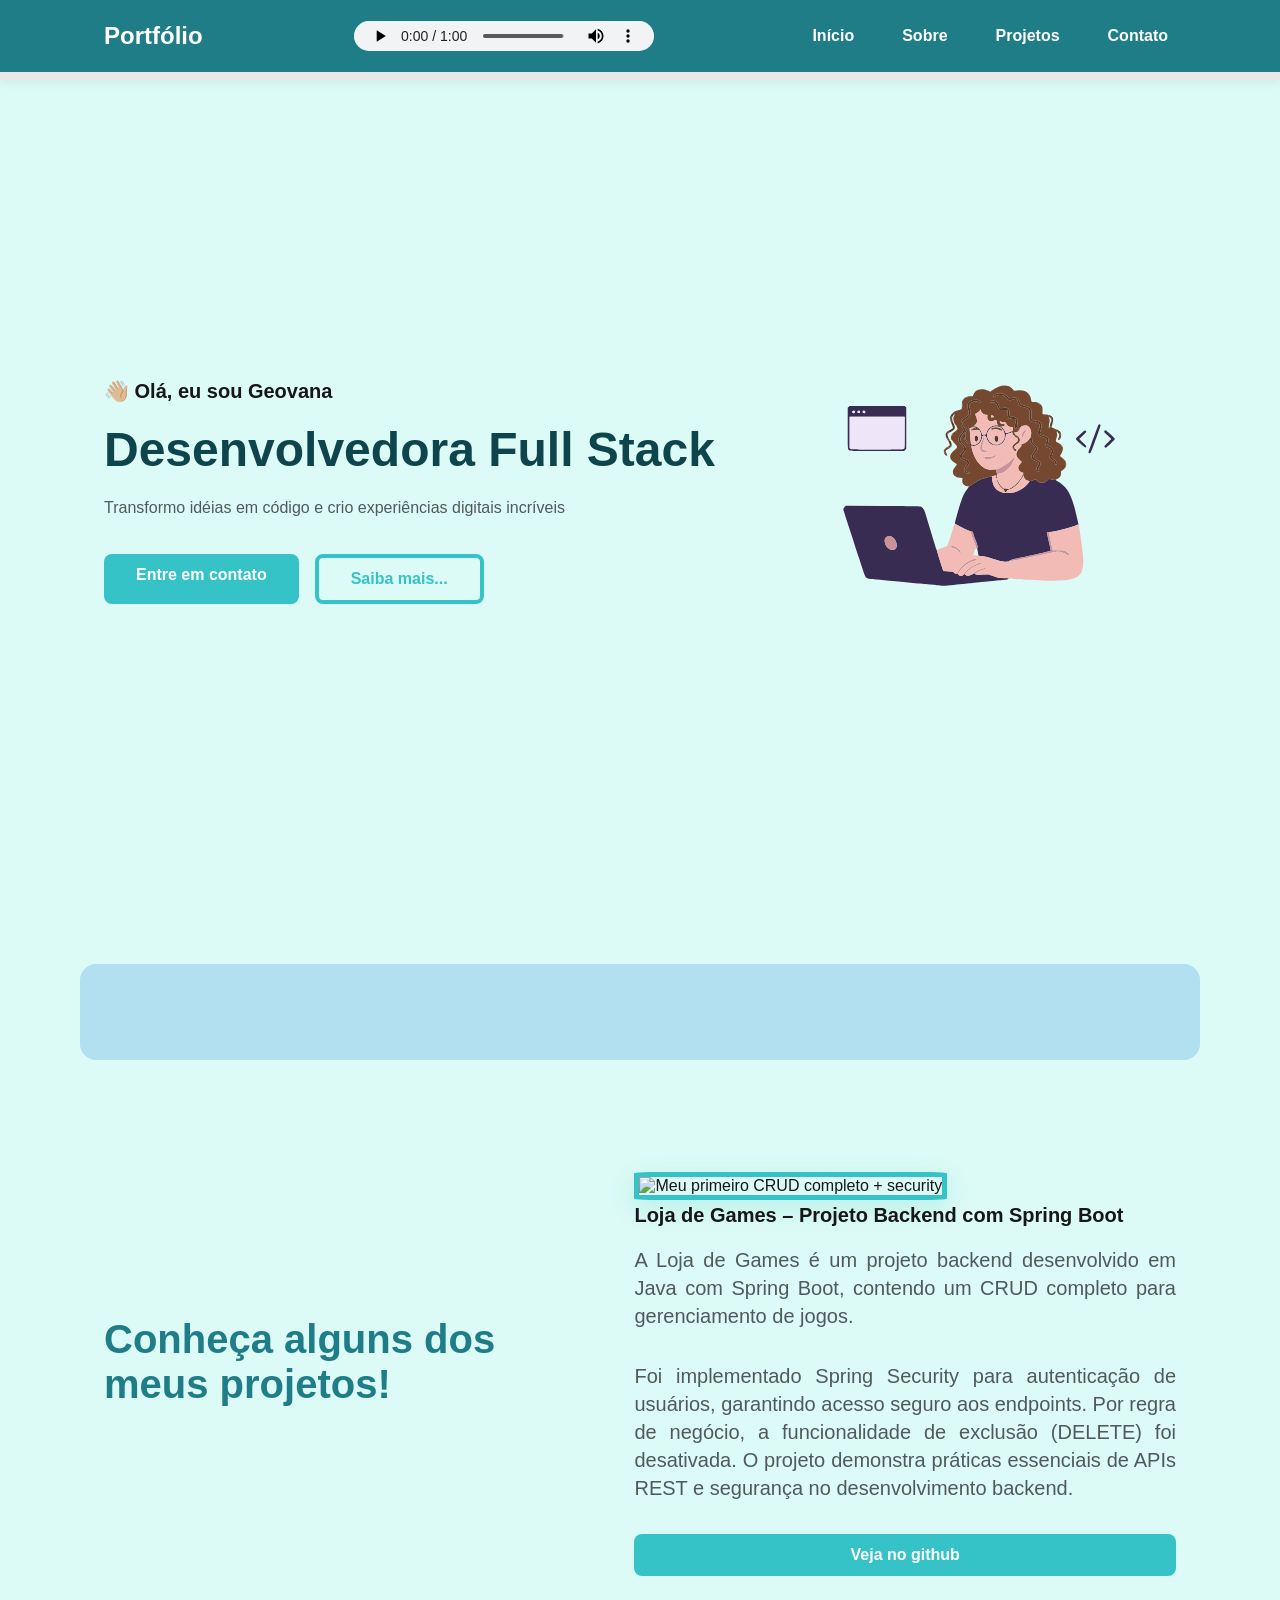
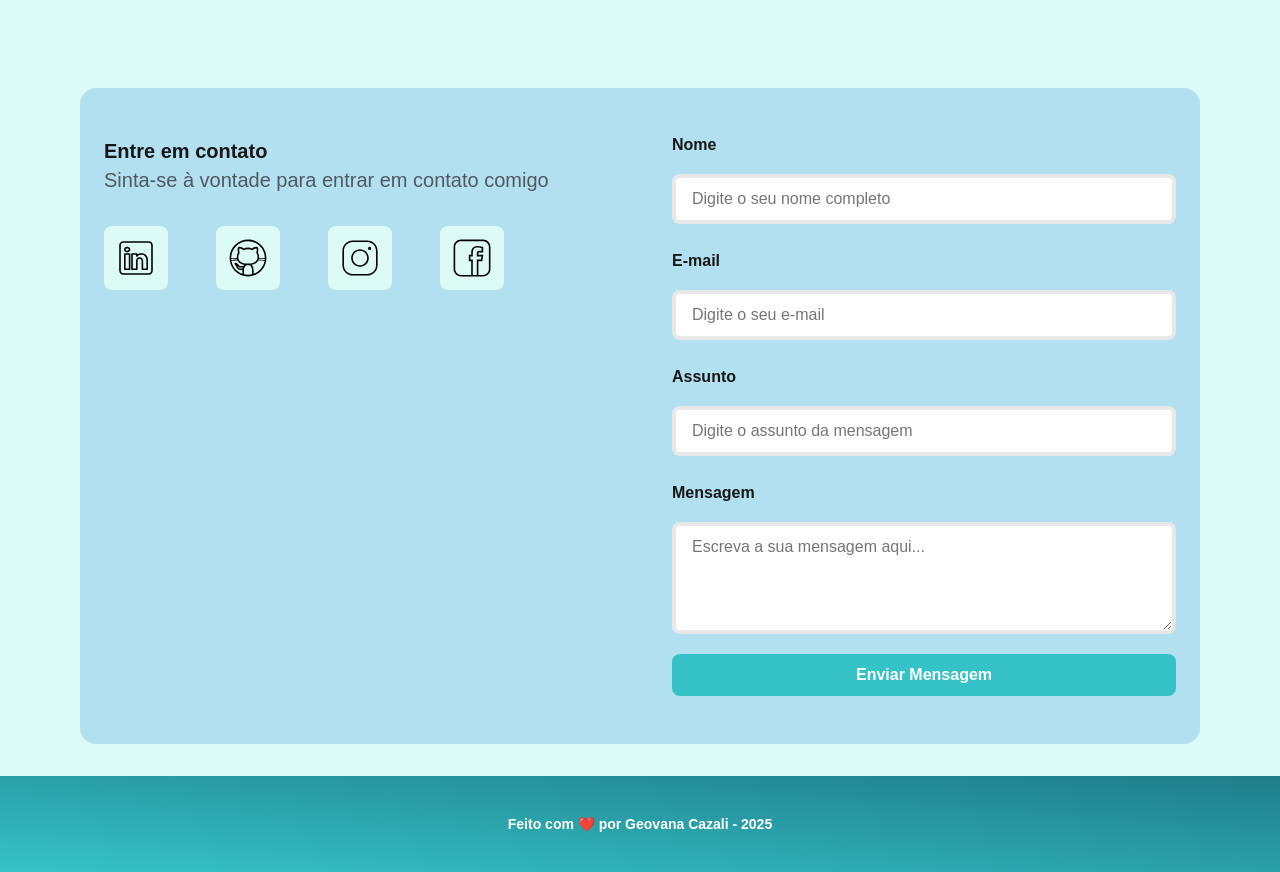
==== commit 0711ac1e: ":lipstick: Estilização e incremento portfólio" ====
--- a/index.html
+++ b/index.html
@@ -37,12 +37,16 @@
             <div id="titulo"> <!-- divisão - titulo, para voltar sempre a pagina inicial-->
                 <a href="#">Portfólio</a> <!-- o a é para o menu criar essa estensão-->
             </div> 
+            <audio id="meuAudio" controls>
+                <source src="./assets/songs/Debugando a Alma.mp3" type="audio/mpeg">
+            </audio>
 
             <nav> <!--navegador - é contruico com marcadores ordenados ou não ordenados-->
                 <ul class="flex menu_list">
                     <li><a href="#hero">Início</a></li>
                     <li><a href="#about">Sobre</a></li>
-                    <li><a href="#contact">Contato</a></li>
+                    <li><a href="#projeto">Projetos</a></li>
+                    <li><a href="#contact">Contato</a></li>   
                 </ul>
             </nav>
         </article>
@@ -102,11 +106,70 @@
            
         </section>
 
+        <!-- Meus Projetos -->
+        <section id="projeto" class="projeto_container">
+        <h2>Conheça alguns dos meus projetos!</h2>
+            <!-- Primeiro projeto - Loja Games  -->
+            <div class="slides">
+            <div class=projeto_image>
+                <img src="https://ik.imagekit.io/kv6tr431r/Projetos%20para%20o%20blog/Loja_games_CRUD.png" alt=" Meu primeiro CRUD completo + security " >
+            </div> 
+            <article class="projeto_contant">
+            <h4>Loja de Games – Projeto Backend com Spring Boot</h4>
+            <p>A Loja de Games é um projeto backend desenvolvido em Java com Spring Boot, contendo um CRUD completo para gerenciamento de jogos. </p>
+            <p>Foi implementado Spring Security para autenticação de usuários, garantindo acesso seguro aos endpoints. Por regra de negócio, a funcionalidade de exclusão (DELETE) foi desativada. O projeto demonstra práticas essenciais de APIs REST e segurança no desenvolvimento backend.</p>
+            <a href="https://github.com/sgeo21/Projeto-Loja-Games/tree/Security" target="_blank" class="botao">Veja no github</a>
+            </article>    
+            </div>
+            
+            <!-- Segundo projeto - Farmácia -->
+            <div class="slides" >
+            <div class=projeto_image>
+                <img src="https://ik.imagekit.io/kv6tr431r/Projetos%20para%20o%20blog/Farmacia_CRUD.png" alt=" Projeto Farmácia para avaliação de módulo, avaliado com nota máxima!" >
+            </div> 
+            <article class="projeto_contant">
+            <h4>API Farmácia – Backend em Java com Spring Boot</h4>
+            <p>Este projeto é uma aplicação backend desenvolvida em Java com Spring Boot, criada para oferecer uma API REST completa para o gerenciamento de clientes, produtos e categorias de uma farmácia.</p>
+            <p>A solução foi pensada para organizar e automatizar processos internos, facilitando o controle de estoque, a categorização de itens e o acesso rápido a informações essenciais sobre os produtos.</p>
+            <a href="https://github.com/sgeo21/projeto_final_bloco_02/tree/04_Extras" target="_blank" class="botao" >Veja no github</a>
+            </article>
+            </div>
+            
+            <!-- Terceiro projeto - Tempo -->
+            <div class="slides" >
+            <div class=projeto_image>
+                <img src="https://ik.imagekit.io/kv6tr431r/Projetos%20para%20o%20blog/Tempo.png" alt=" Projeto verificação tempo por cidade - Open-Meteo" >
+            </div> 
+            <article class="projeto_contant">
+            <h4>🌦️ Aplicativo de Clima – Open Meteo</h4>
+            <p>Este projeto é um aplicativo simples de consulta climática, desenvolvido em HTML, CSS e JavaScript, que permite ao usuário pesquisar informações meteorológicas pelo nome de qualquer cidade.</p>
+            <p>A aplicação consome a API pública Open-Meteo para obter coordenadas (latitude e longitude) e apresentar dados de clima em tempo real, como temperatura e condições atuais.</p>
+            <a href="https://sgeo21.github.io/Projeto-tempo/" target="_blank" class="botao" >Teste você mesmo!</a>
+            </article>
+            </div>
+            
+            <!-- Quarto projeto - Empresa -->
+            <div class="slides" >
+            <div class=projeto_image>
+                <img src="https://ik.imagekit.io/kv6tr431r/Projetos%20para%20o%20blog/Bluepeak.png" alt=" Projeto de uma empresa ficticia" >
+            </div> 
+            <article class="projeto_contant">
+            <h4>📘 Site Institucional – BluePeak Agency</h4>
+            <p>A BluePeak Agency é uma agência digital fictícia criada para fins de estudo. Este repositório apresenta o desenvolvimento de seu site institucional, construído inteiramente com HTML5 e W3.CSS.</p>
+            <p>O projeto foca em responsividade, leveza e boas práticas de marcação, servindo como exercício de aprimoramento em desenvolvimento web.</p>
+            <a href="https://github.com/sgeo21/bluepeak-agency/tree/01_slideshow" target="_blank" class="botao" >Veja no github</a>
+            </article>
+            </div>
+            
+            
+        </section>
+
+
         <section id="contact" class="contact_container"> 
 
             <!-- links para redes sociais -->
             <article class="contact_info">
-                <h4> Entre em contato</h4>
+                <h4>Entre em contato</h4>
                 <p> Sinta-se à vontade para entrar em contato comigo</p>
                 <div class="social_container">
                     <a href="https://www.linkedin.com/in/geovana-cazali/" target="_blank" class="social_icon">
--- a/assets/css/styles.css
+++ b/assets/css/styles.css
@@ -18,15 +18,15 @@
 :root {
     /* Cores */
     --purple-50: #eafffa;
-    --purple-100: #dcdefa;
-    --purple-200: rgb(186, 179, 240);
-    --purple-300: #9186e5;
-    --purple-400: #6260db;
-    --purple-500: #4036c8;
-    --purple-600: #382ca0;
-    --purple-700: #212777;
-    --purple-800: #281f88;
-    --purple-900: #150e4d;
+    --purple-100: #dcfaf6;
+    --purple-200: rgb(179, 224, 240);
+    --purple-300: #86e5dd;
+    --purple-400: #60dbcf;
+    --purple-500: #36c3c8;
+    --purple-600: #2c8ea0;
+    --purple-700: #217770;
+    --purple-800: #1f7d88;
+    --purple-900: #0e454d;
     --gray-100: #f5f5f5;
     --gray-200: #e8e8e8;
     --gray-400: #505861;
@@ -145,12 +145,20 @@
 .menu_list a{
     padding: 0.5rem;
 }
+#meuAudio {
+    color: var(--purple-200);
+    background-color: var(--purple-200);
+    max-width: 30%;
+    height: 30px;
+    border-radius: 2rem;
+}
 
 /* Configurar as seções, estilos comuns*/
 
 .hero_container, 
 .about_container,
-.contact_container{
+.contact_container,
+.projeto_container{
     max-width: 70rem;
     margin: 0 auto;
     padding: 3rem 1.5rem;
@@ -294,6 +302,57 @@
     margin-bottom: 0;
 }
 
+/* Projetos */
+.projeto_container{
+    margin: 4rem auto;
+    display: flex;
+    align-items: center;
+    gap: 4rem;
+    border-radius: 1rem; 
+}
+.projeto_contant{
+    display: flex;
+    flex-direction: column;
+    text-align: justify;
+    gap: 1rem;
+    max-width: 50rem;
+}
+
+.projeto_contant p {
+    font-size: 1.25rem;
+    line-height: 1.75rem;
+    color: var(--gray-400);
+    margin-bottom: 1rem;
+    flex-wrap: wrap; /*faz com que os elementos que não couberem na tela pulem para a próxima linha*/
+}
+
+.projeto_container h2 {
+    font-size: 2.5rem;
+    font-weight: 700;
+    margin-bottom: 1.5rem;
+    color: var(--purple-800);
+}
+.projeto_contant h4 {
+    font-size: 1.25rem;
+    font-weight: 600;
+    line-height: 1.5;
+    color: var(--black-800);
+}
+
+.projeto_image img{
+    width: 350px; /* tamanho que você desejar */
+    height: 350px;
+    object-fit: cover; /* mantém o corte e evita distorção */
+    border-radius: 8px; /* opcional */
+    border: 0.35rem solid var(--purple-500);
+    border-radius: 5%;
+    box-shadow: var(--shadow-lg);
+    transition: all 0.3s ease;
+    gap: 4rem;
+
+}
+
+
 /* Contact */
 
 .contact_container{
@@ -301,6 +360,8 @@
     grid-template-columns: 1fr 1fr; /*duas colunas de tamanhos iguais*/
     margin: 4rem auto 2rem;
     gap: 4rem;
+    background-color: var(--purple-200);
+    border-radius: 1rem;
 }
 
 .contact_info h4{
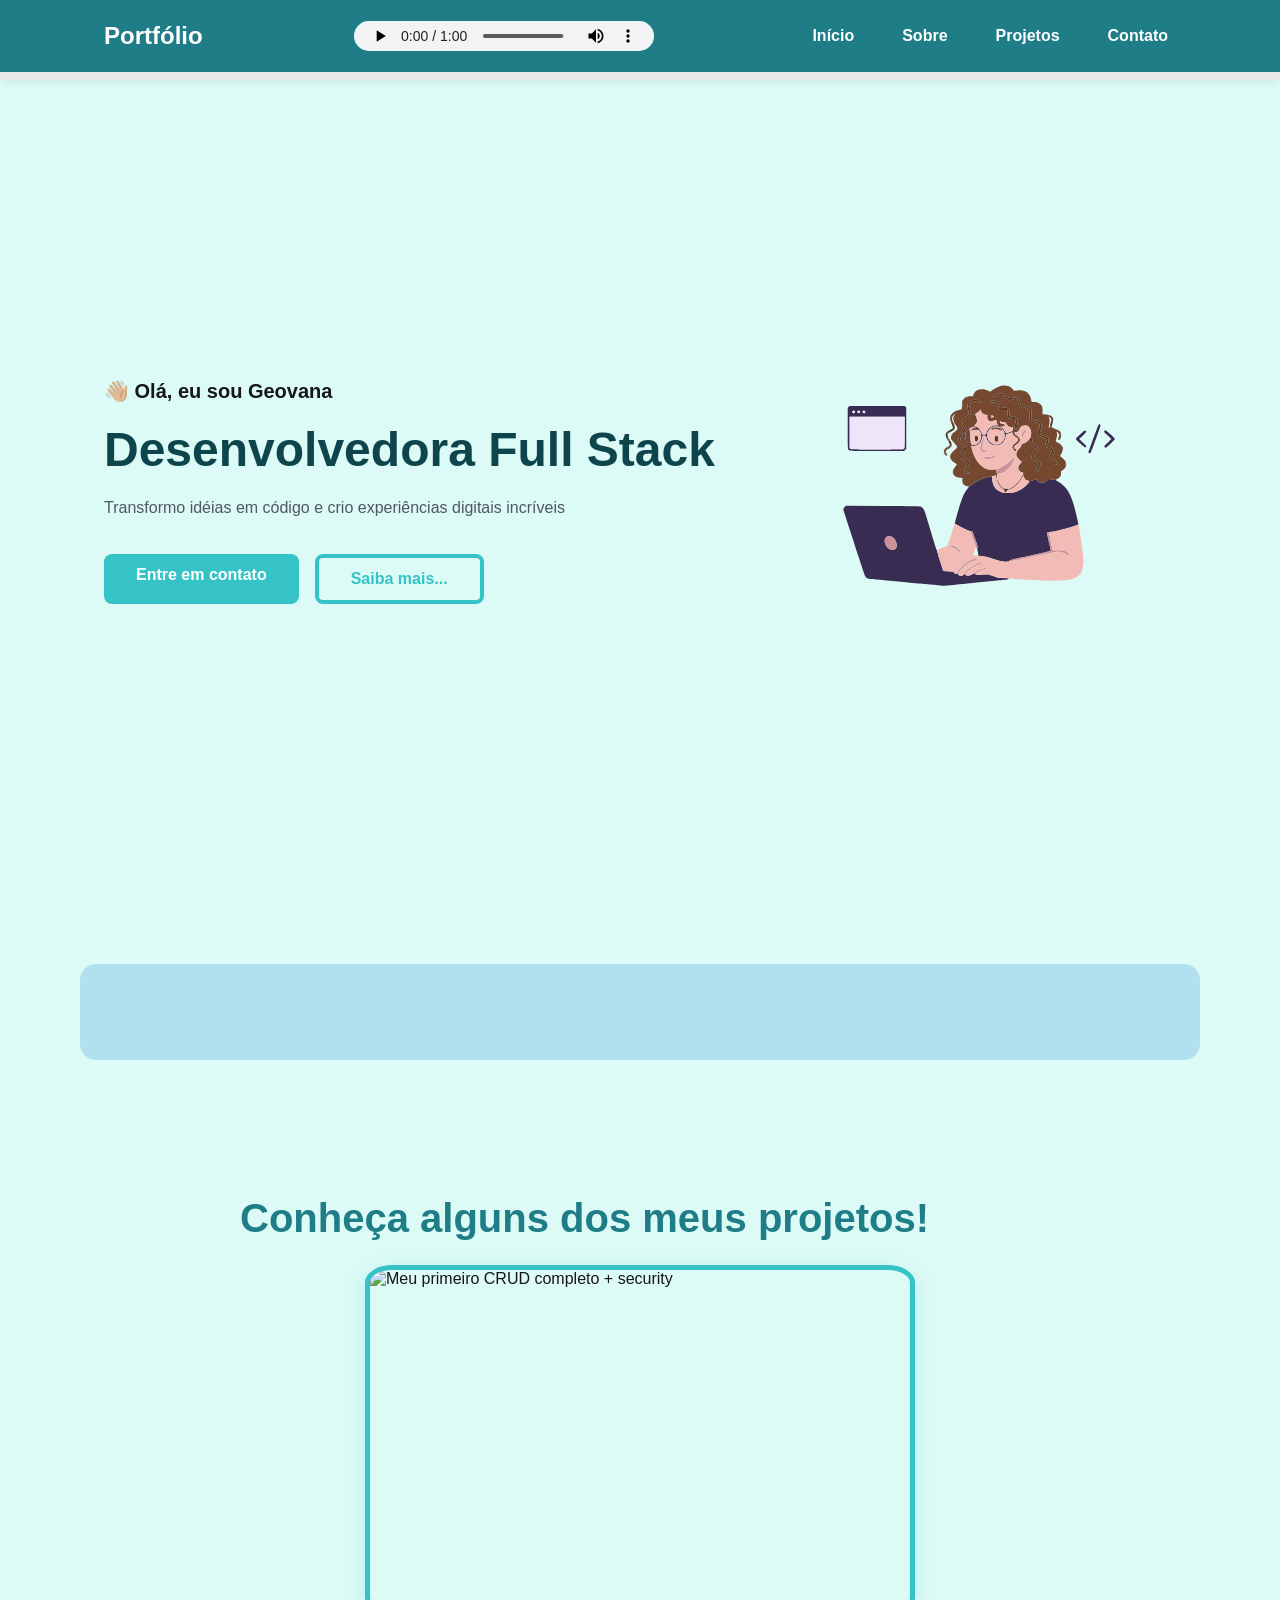
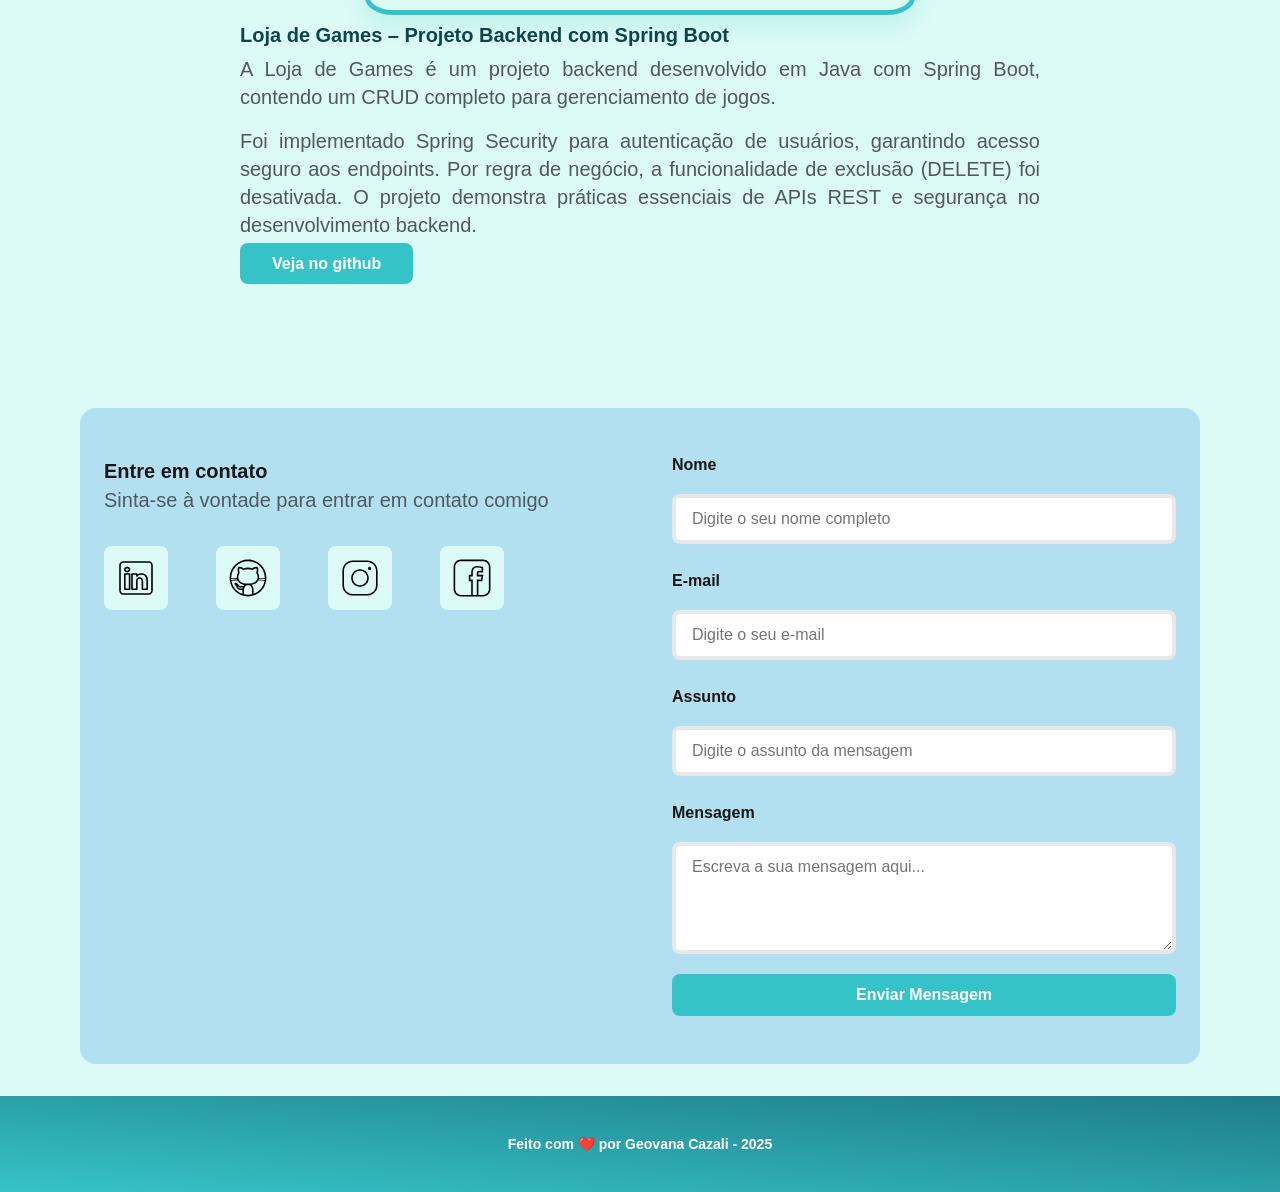
==== commit f1092222: ":iphone: responsividade musica e projetos" ====
--- a/index.html
+++ b/index.html
@@ -108,6 +108,7 @@
 
         <!-- Meus Projetos -->
         <section id="projeto" class="projeto_container">
+            <div class="projeto_cont">
         <h2>Conheça alguns dos meus projetos!</h2>
             <!-- Primeiro projeto - Loja Games  -->
             <div class="slides">
@@ -161,7 +162,7 @@
             </article>
             </div>
             
-            
+            </div>
         </section>
 
 
@@ -202,7 +203,7 @@
             <!-- Formulário - label define o nome, imput o que será digitado e como será e span o que não deve conter -->
             <form action="https://formsubmit.co/1fcce86b9de0a5994aa0d8443abc6b82" method="POST" id="formulario"> <!--inclui o email para o recebimento das mensagens-->
                 
-                <input type ="hidden" name="_next" value="http://127.0.0.1:5500/sucess.html"> <!-- a porta do servidor-->
+                <input type ="hidden" name="_next" value="https://sgeo21.github.io/Portfolio/sucess.html"> <!-- a porta do servidor-->
                 <input type ="hidden" name="_captcha" value="false"> <!--para teste pode desabilitar previne spam, para produção pode colocar true--> 
 
 
--- a/assets/css/styles.css
+++ b/assets/css/styles.css
@@ -151,6 +151,7 @@
     max-width: 30%;
     height: 30px;
     border-radius: 2rem;
+
 }
 
 /* Configurar as seções, estilos comuns*/
@@ -304,18 +305,20 @@
 
 /* Projetos */
 .projeto_container{
-    margin: 4rem auto;
+    border-radius: 1rem; 
+    flex-wrap: wrap; /*faz com que os elementos que não couberem na tela pulem para a próxima linha*/
+     min-height: calc(100vh - 5rem);
     display: flex;
     align-items: center;
-    gap: 4rem;
-    border-radius: 1rem; 
-}
+    justify-content: center;
+    gap:4rem; 
+}
+
 .projeto_contant{
-    display: flex;
-    flex-direction: column;
     text-align: justify;
     gap: 1rem;
     max-width: 50rem;
+    
 }
 
 .projeto_contant p {
@@ -323,7 +326,6 @@
     line-height: 1.75rem;
     color: var(--gray-400);
     margin-bottom: 1rem;
-    flex-wrap: wrap; /*faz com que os elementos que não couberem na tela pulem para a próxima linha*/
 }
 
 .projeto_container h2 {
@@ -332,15 +334,21 @@
     margin-bottom: 1.5rem;
     color: var(--purple-800);
 }
+
 .projeto_contant h4 {
     font-size: 1.25rem;
     font-weight: 600;
-    line-height: 1.5;
-    color: var(--black-800);
+    line-height: 2;
+    color: var(--purple-900);
+}
+.projeto_image{
+    display: flex;
+    justify-content: center;
+    align-items: center;
 }
 
 .projeto_image img{
-    width: 350px; /* tamanho que você desejar */
+    width: 550px; /* tamanho que você desejar */
     height: 350px;
     object-fit: cover; /* mantém o corte e evita distorção */
     border-radius: 8px; /* opcional */
@@ -349,7 +357,6 @@
     box-shadow: var(--shadow-lg);
     transition: all 0.3s ease;
     gap: 4rem;
-
 }
 
 
@@ -616,8 +623,8 @@
     }
 }
 
-/* Smartfones (até 490px) */
-@media screen and (max-width: 490px) {
+/* Smartfones (até 750px) */
+@media screen and (max-width: 750px) {
     /* Menu */
 
     .menu_content {
@@ -633,7 +640,14 @@
         font-size: 1.25rem; 
         color: var(--white);
     }
-
+    #meuAudio {
+        max-width: 30%;
+        height: 20px;
+        border-radius: 2rem;
+        margin: 2rem auto;
+
+        
+    }
 
     /* hero */
      .hero_container {
@@ -703,12 +717,38 @@
         font-size: 0.75rem;
     }
 
+    /* Projetos */
+    .projeto_container {
+        flex-direction: column-reverse;
+        padding: 1.5rem 1rem;
+        margin: 2rem auto;
+        display: flex;
+        
+    }
+    .projeto_container h2 {
+        font-size: 1.75rem;
+    }
+
+    .projeto_image img {
+        max-width: 12rem;
+    }
+
+    .projeto_content p {
+        font-size: 1rem;
+        line-height: 1.5rem;
+        
+    }
+    .projeto_content h4 {
+        font-size: 1rem;
+    }
 
     /* Contact */
      .contact_container {
         padding: 1.5rem 1rem;
         margin: 2rem auto;
         gap: 2rem;
+        
+
     }
 
     .contact_info h4 {
@@ -729,7 +769,9 @@
         width: 3.5rem;
         height: 3.5rem;
         padding: 0.75rem;
-    }
+
+    }
+
 
       /* Formulário */
     form input,
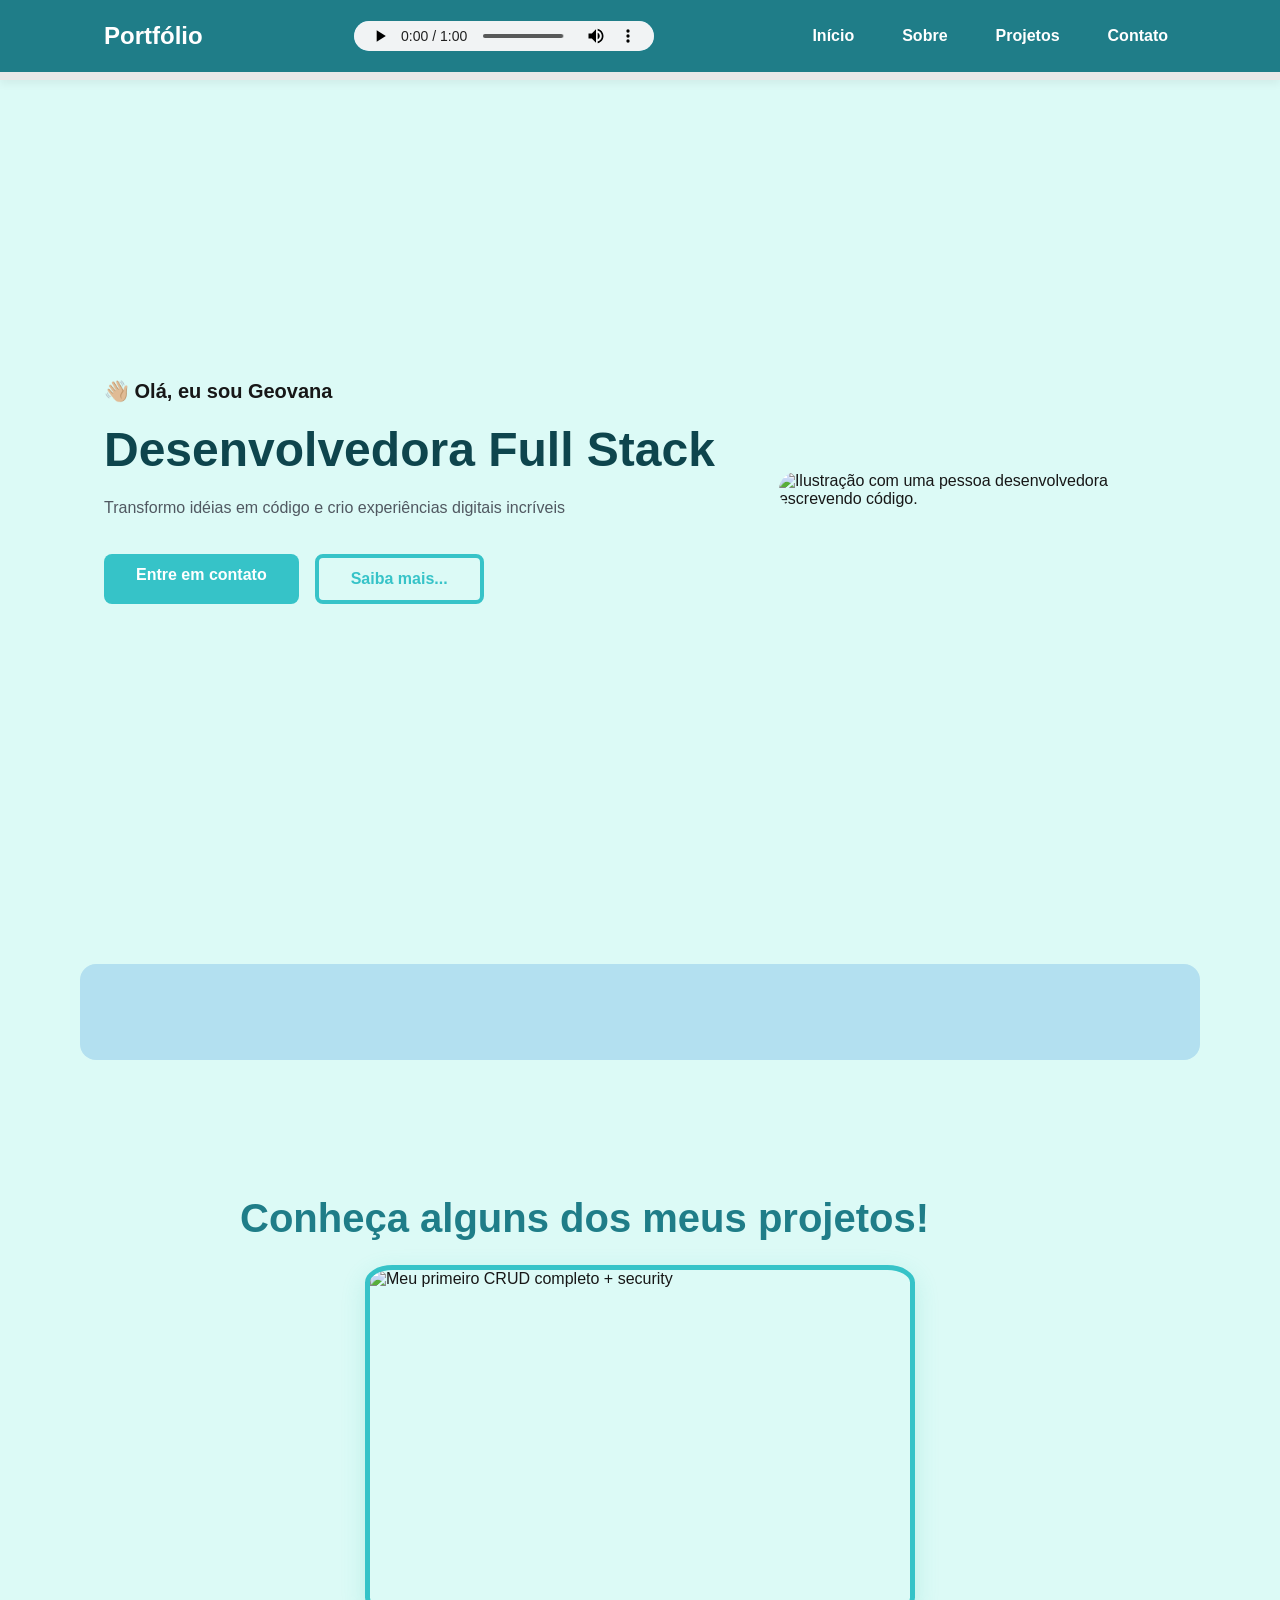
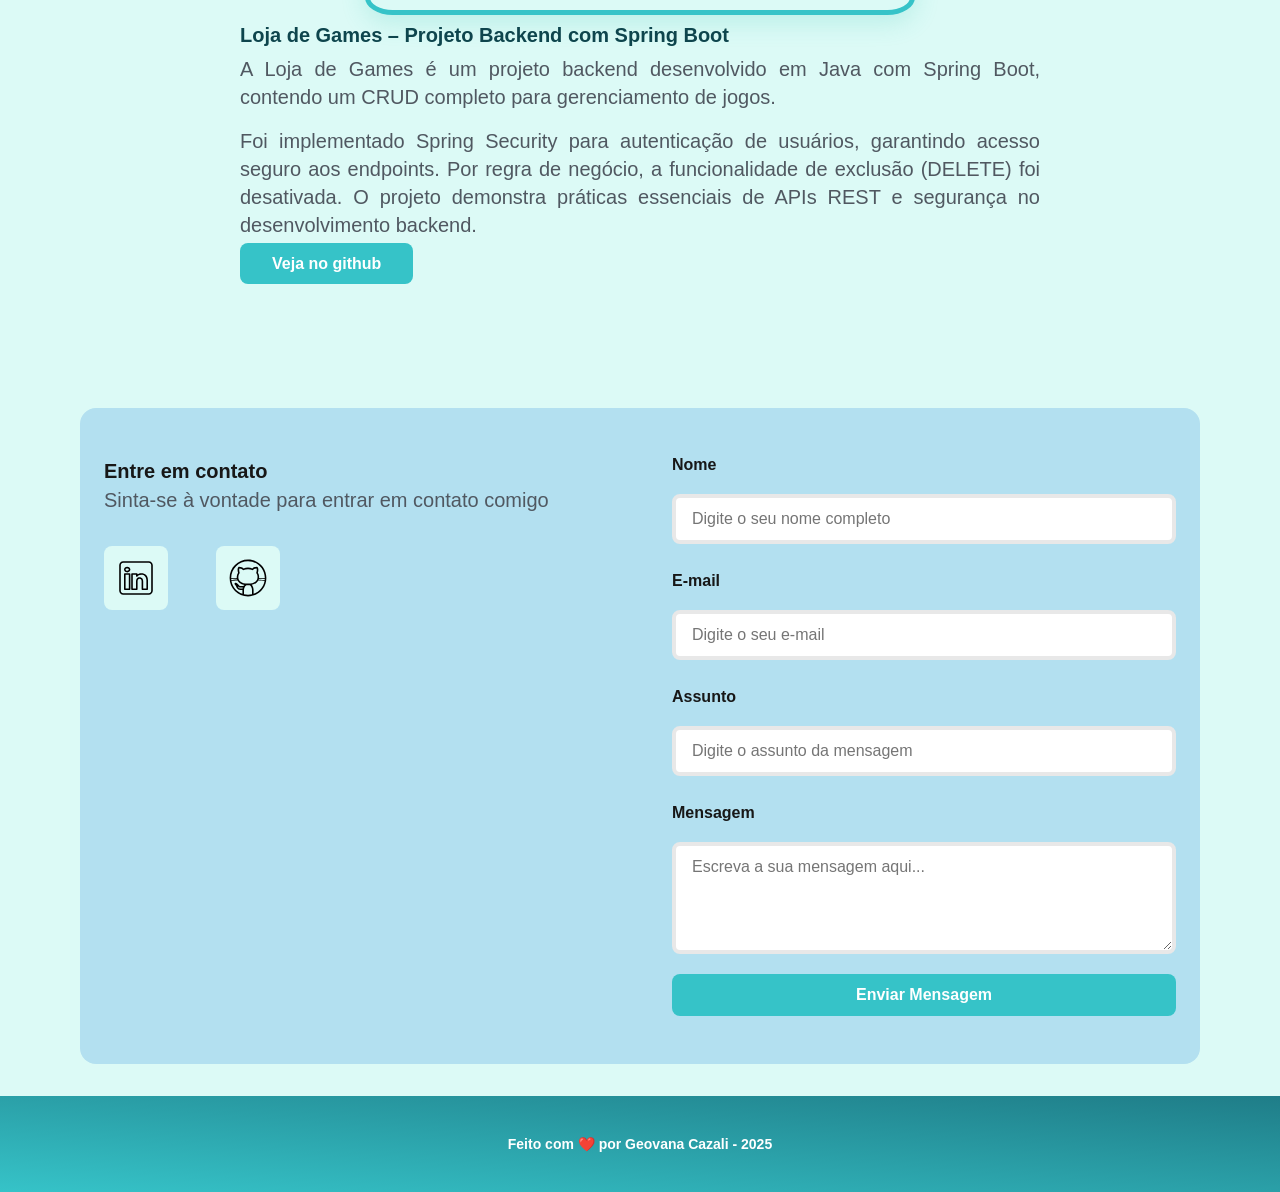
==== commit ac2ee3b7: "Ajustes imagens index" ====
--- a/index.html
+++ b/index.html
@@ -68,7 +68,7 @@
             </article>
             <figure class="hero_image">
                 <img
-                    src="./assets/img/geo_dev.svg"
+                    src="https://ik.imagekit.io/kv6tr431r/Portfolio/Novas/GeoDev.png?updatedAt=1764548917793"
                     alt="Ilustração com uma pessoa desenvolvedora escrevendo código."
                     class="ilustracao float-animation"
                 >
@@ -185,18 +185,6 @@
                          alt="Link para o GitHub"
                         >
                     </a>
-                    <a href="https://www.instagram.com/geo.cazali" target="_blank" class="social_icon">
-                       <img 
-                         src="./assets/img/instagram.svg"
-                         alt="Link para o Instagram"
-                        >
-                    </a>
-                    <a href="https://www.facebook.com/geovana.cazali" target="_blank" class="social_icon">
-                       <img 
-                         src="./assets/img/facebook.svg"
-                         alt="Link para o Facebook"
-                        >
-                    </a>
                 </div>
             </article>
 
